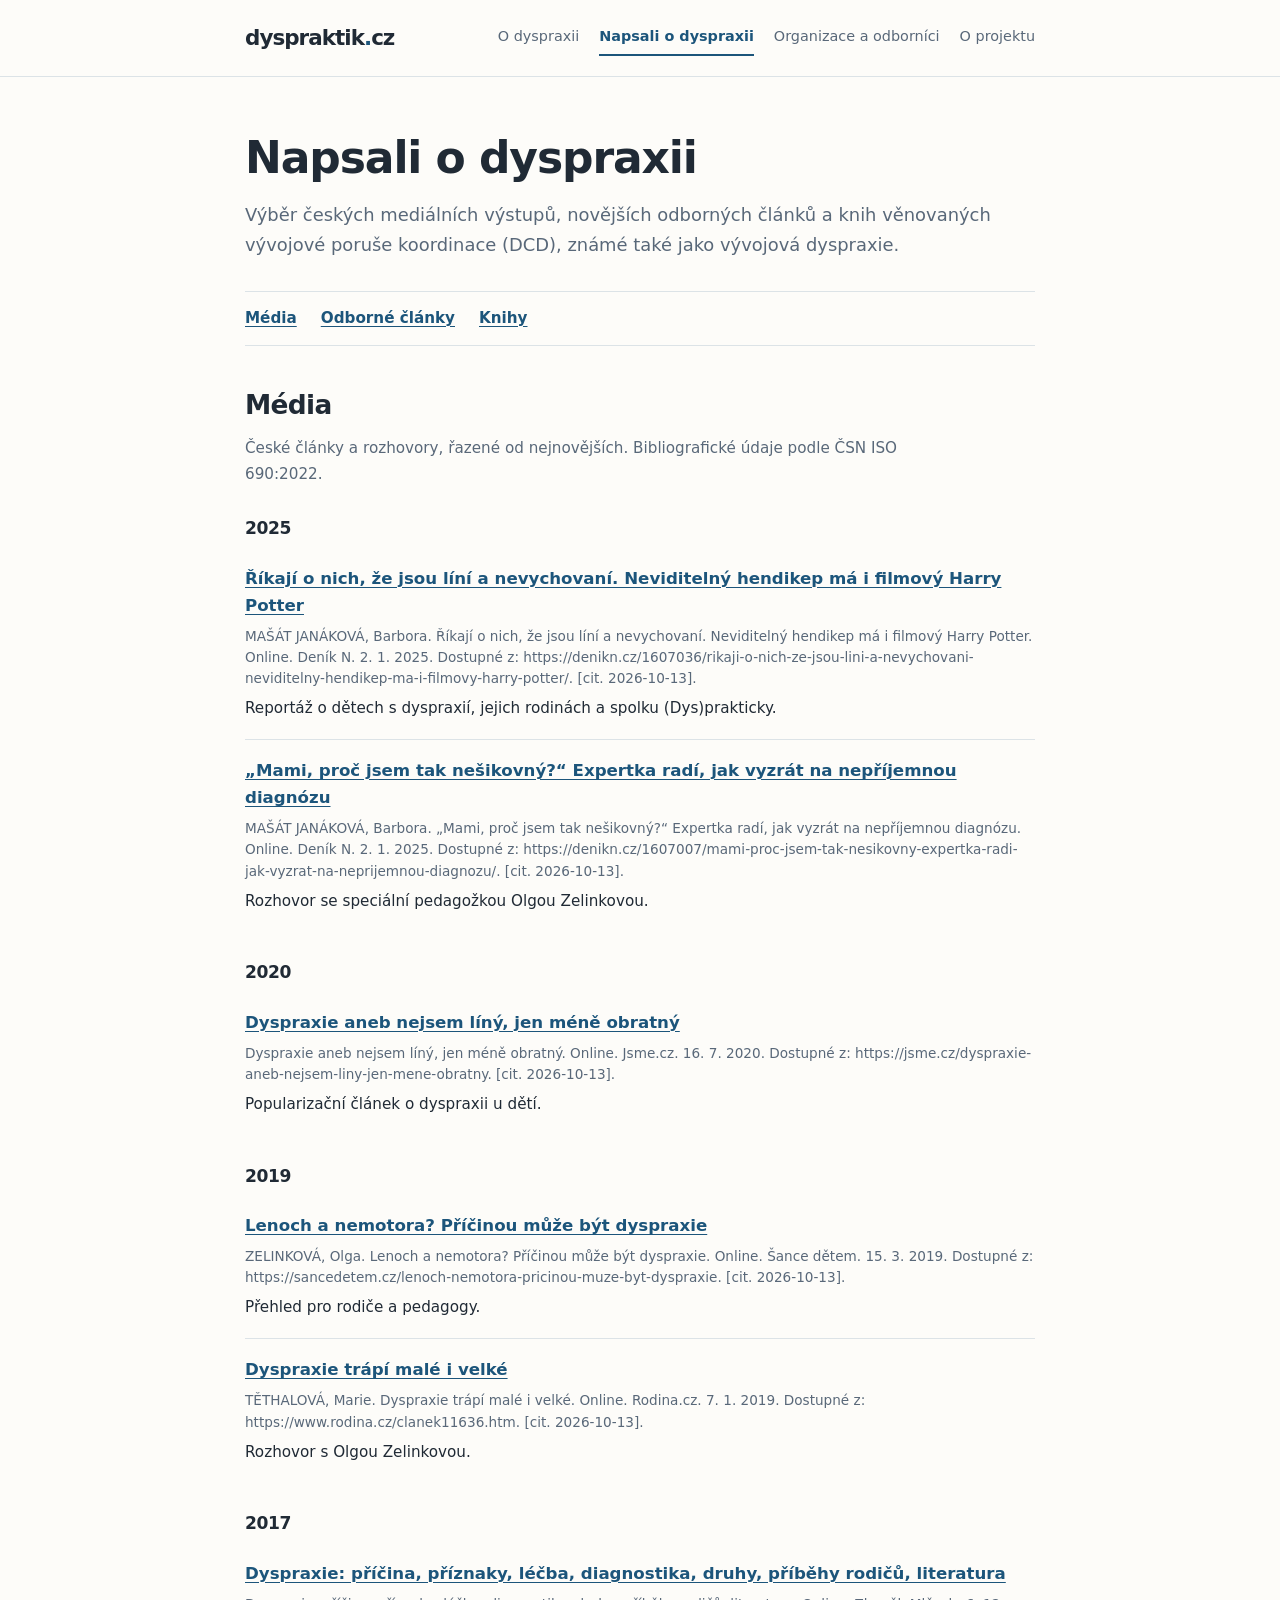
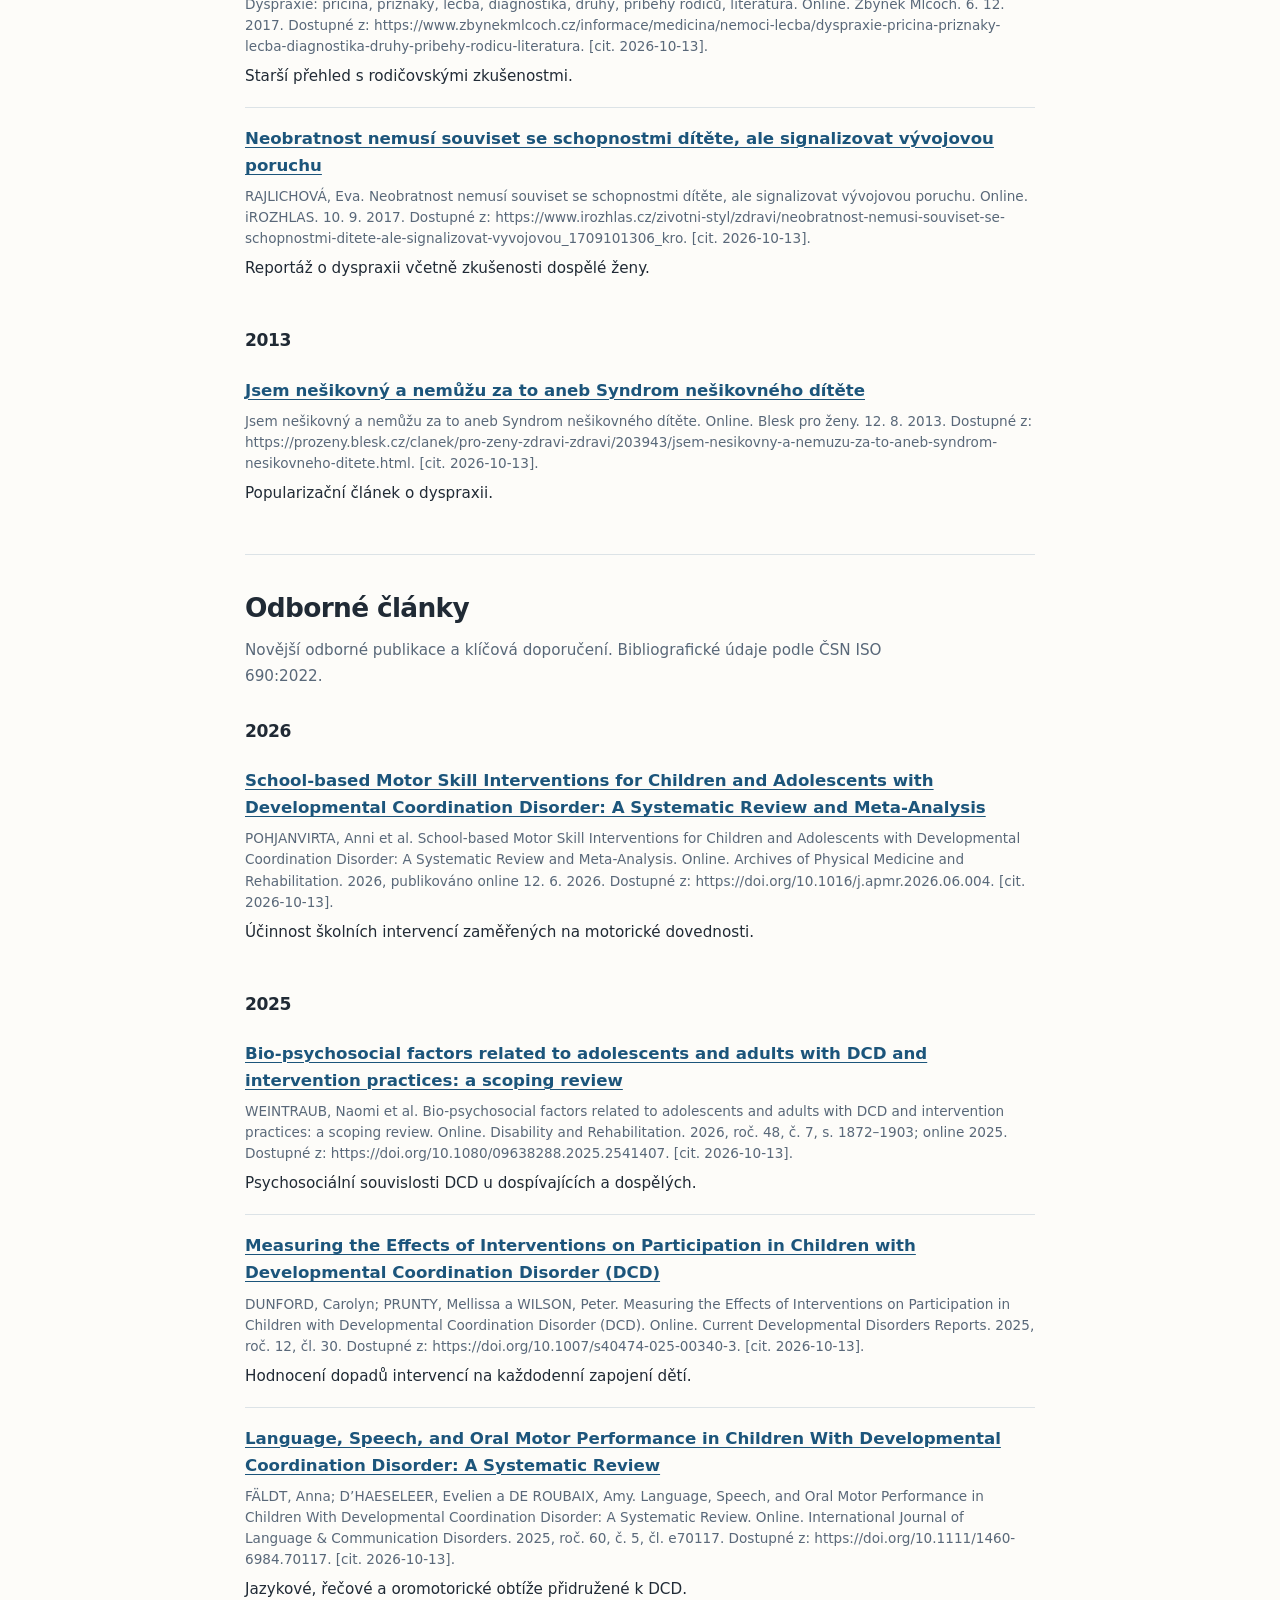
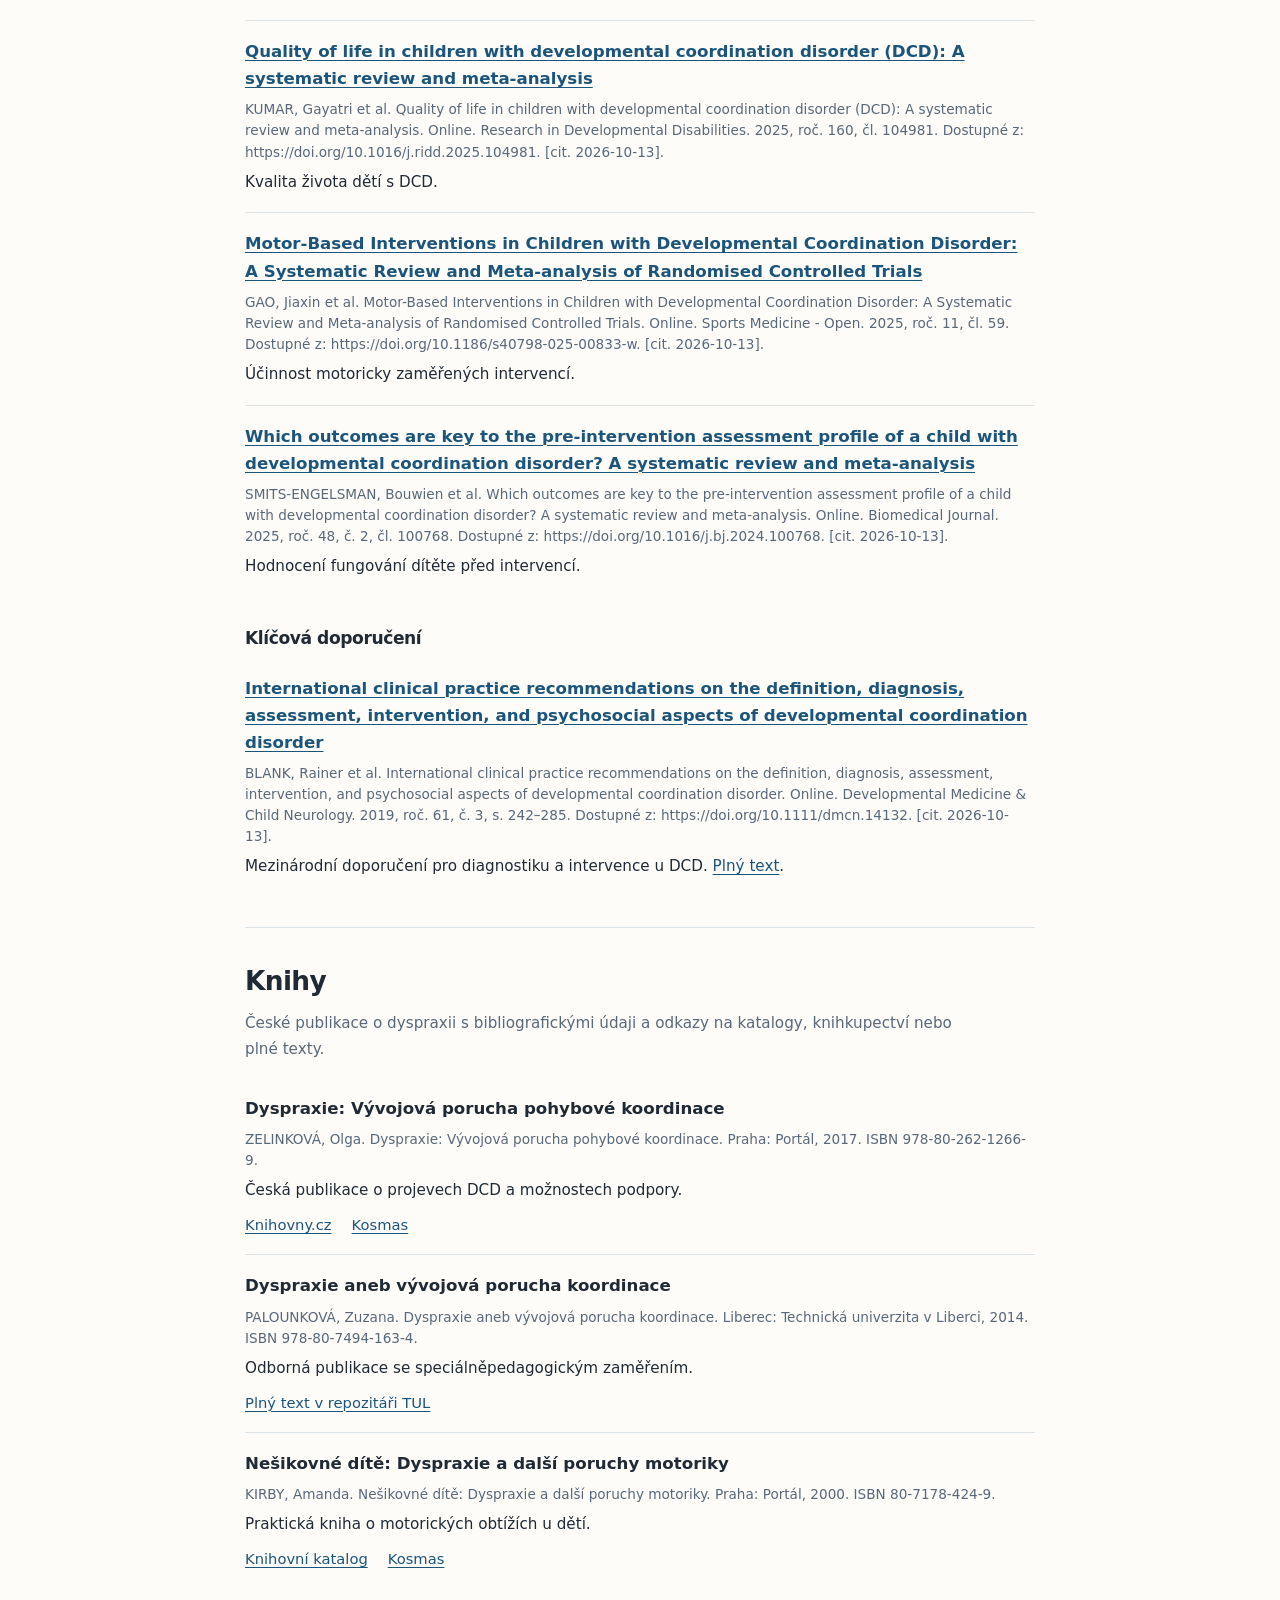
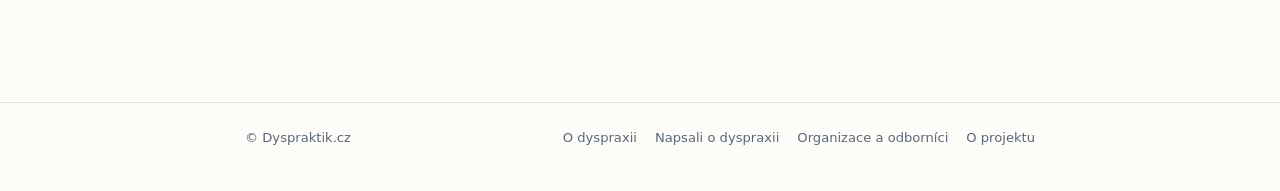
==== napsali.html @ 07007d00 "Files uploaded" ====
<!doctype html>
<html lang="cs">
<head>
<meta charset="utf-8"/>
<meta content="width=device-width, initial-scale=1" name="viewport"/>
<meta content="České články, odborné studie a knihy o dyspraxii a vývojové poruše koordinace (DCD)." name="description"/>
<title>Napsali o dyspraxii | Dyspraktik.cz</title>
<link href="style.css" rel="stylesheet"/>
<link href="https://dyspraktik.cz/napsali.html" rel="canonical"/><link href="favicon.svg" rel="icon" type="image/svg+xml"/><meta content="#fdfcf9" name="theme-color"/><meta content="website" property="og:type"/><meta content="cs_CZ" property="og:locale"/><meta content="Dyspraktik.cz" property="og:site_name"/><meta content="Napsali o dyspraxii | Dyspraktik.cz" property="og:title"/><meta content="České články, odborné studie a knihy o dyspraxii a vývojové poruše koordinace (DCD)." property="og:description"/><meta content="https://dyspraktik.cz/napsali.html" property="og:url"/></head>
<body class="site-page">
<a class="skip" href="#obsah">Přejít na obsah</a>

<header class="site-header"><div class="wrap header-inner"><a aria-label="Dyspraktik, úvodní stránka" class="brand" href="index.html">dyspraktik<span class="brand-dot">.</span>cz</a><nav aria-label="Hlavní navigace"><a href="index.html">O dyspraxii</a><a aria-current="page" href="napsali.html">Napsali o dyspraxii</a><a href="organizace.html">Organizace a odborníci</a><a href="o-projektu.html">O projektu</a></nav></div></header><main class="wrap" id="obsah">
<h1>Napsali o dyspraxii</h1>
<p class="lead">Výběr českých mediálních výstupů, novějších odborných článků a knih věnovaných vývojové poruše koordinace (DCD), známé také jako vývojová dyspraxie.</p>
<nav aria-label="Obsah stránky" class="anchors"><a href="#media">Média</a><a href="#odborne-clanky">Odborné články</a><a href="#knihy">Knihy</a></nav>
<section class="content-section" id="media"><h2>Média</h2><p class="section-intro">České články a rozhovory, řazené od nejnovějších. Bibliografické údaje podle ČSN ISO 690:2022.</p>
<h3>2025</h3>
<ul class="sources">
<li><a class="source-title" href="https://denikn.cz/1607036/rikaji-o-nich-ze-jsou-lini-a-nevychovani-neviditelny-hendikep-ma-i-filmovy-harry-potter/">Říkají o nich, že jsou líní a nevychovaní. Neviditelný hendikep má i filmový Harry Potter</a><span class="citation">MAŠÁT JANÁKOVÁ, Barbora. Říkají o nich, že jsou líní a nevychovaní. Neviditelný hendikep má i filmový Harry Potter. Online. Deník N. 2. 1. 2025. Dostupné z: https://denikn.cz/1607036/rikaji-o-nich-ze-jsou-lini-a-nevychovani-neviditelny-hendikep-ma-i-filmovy-harry-potter/. [cit. 2026-10-13].</span><p>Reportáž o dětech s dyspraxií, jejich rodinách a spolku (Dys)prakticky.</p></li>
<li><a class="source-title" href="https://denikn.cz/1607007/mami-proc-jsem-tak-nesikovny-expertka-radi-jak-vyzrat-na-neprijemnou-diagnozu/">„Mami, proč jsem tak nešikovný?“ Expertka radí, jak vyzrát na nepříjemnou diagnózu</a><span class="citation">MAŠÁT JANÁKOVÁ, Barbora. „Mami, proč jsem tak nešikovný?“ Expertka radí, jak vyzrát na nepříjemnou diagnózu. Online. Deník N. 2. 1. 2025. Dostupné z: https://denikn.cz/1607007/mami-proc-jsem-tak-nesikovny-expertka-radi-jak-vyzrat-na-neprijemnou-diagnozu/. [cit. 2026-10-13].</span><p>Rozhovor se speciální pedagožkou Olgou Zelinkovou.</p></li>
</ul>
<h3>2020</h3><ul class="sources"><li><a class="source-title" href="https://jsme.cz/dyspraxie-aneb-nejsem-liny-jen-mene-obratny">Dyspraxie aneb nejsem líný, jen méně obratný</a><span class="citation">Dyspraxie aneb nejsem líný, jen méně obratný. Online. Jsme.cz. 16. 7. 2020. Dostupné z: https://jsme.cz/dyspraxie-aneb-nejsem-liny-jen-mene-obratny. [cit. 2026-10-13].</span><p>Popularizační článek o dyspraxii u dětí.</p></li></ul>
<h3>2019</h3><ul class="sources">
<li><a class="source-title" href="https://sancedetem.cz/lenoch-nemotora-pricinou-muze-byt-dyspraxie">Lenoch a nemotora? Příčinou může být dyspraxie</a><span class="citation">ZELINKOVÁ, Olga. Lenoch a nemotora? Příčinou může být dyspraxie. Online. Šance dětem. 15. 3. 2019. Dostupné z: https://sancedetem.cz/lenoch-nemotora-pricinou-muze-byt-dyspraxie. [cit. 2026-10-13].</span><p>Přehled pro rodiče a pedagogy.</p></li>
<li><a class="source-title" href="https://www.rodina.cz/clanek11636.htm">Dyspraxie trápí malé i velké</a><span class="citation">TĚTHALOVÁ, Marie. Dyspraxie trápí malé i velké. Online. Rodina.cz. 7. 1. 2019. Dostupné z: https://www.rodina.cz/clanek11636.htm. [cit. 2026-10-13].</span><p>Rozhovor s Olgou Zelinkovou.</p></li></ul>
<h3>2017</h3><ul class="sources">
<li><a class="source-title" href="https://www.zbynekmlcoch.cz/informace/medicina/nemoci-lecba/dyspraxie-pricina-priznaky-lecba-diagnostika-druhy-pribehy-rodicu-literatura">Dyspraxie: příčina, příznaky, léčba, diagnostika, druhy, příběhy rodičů, literatura</a><span class="citation">Dyspraxie: příčina, příznaky, léčba, diagnostika, druhy, příběhy rodičů, literatura. Online. Zbyněk Mlčoch. 6. 12. 2017. Dostupné z: https://www.zbynekmlcoch.cz/informace/medicina/nemoci-lecba/dyspraxie-pricina-priznaky-lecba-diagnostika-druhy-pribehy-rodicu-literatura. [cit. 2026-10-13].</span><p>Starší přehled s rodičovskými zkušenostmi.</p></li>
<li><a class="source-title" href="https://www.irozhlas.cz/zivotni-styl/zdravi/neobratnost-nemusi-souviset-se-schopnostmi-ditete-ale-signalizovat-vyvojovou_1709101306_kro">Neobratnost nemusí souviset se schopnostmi dítěte, ale signalizovat vývojovou poruchu</a><span class="citation">RAJLICHOVÁ, Eva. Neobratnost nemusí souviset se schopnostmi dítěte, ale signalizovat vývojovou poruchu. Online. iROZHLAS. 10. 9. 2017. Dostupné z: https://www.irozhlas.cz/zivotni-styl/zdravi/neobratnost-nemusi-souviset-se-schopnostmi-ditete-ale-signalizovat-vyvojovou_1709101306_kro. [cit. 2026-10-13].</span><p>Reportáž o dyspraxii včetně zkušenosti dospělé ženy.</p></li></ul>
<h3>2013</h3><ul class="sources"><li><a class="source-title" href="https://prozeny.blesk.cz/clanek/pro-zeny-zdravi-zdravi/203943/jsem-nesikovny-a-nemuzu-za-to-aneb-syndrom-nesikovneho-ditete.html">Jsem nešikovný a nemůžu za to aneb Syndrom nešikovného dítěte</a><span class="citation">Jsem nešikovný a nemůžu za to aneb Syndrom nešikovného dítěte. Online. Blesk pro ženy. 12. 8. 2013. Dostupné z: https://prozeny.blesk.cz/clanek/pro-zeny-zdravi-zdravi/203943/jsem-nesikovny-a-nemuzu-za-to-aneb-syndrom-nesikovneho-ditete.html. [cit. 2026-10-13].</span><p>Popularizační článek o dyspraxii.</p></li></ul>
</section>
<section class="content-section" id="odborne-clanky"><h2>Odborné články</h2><p class="section-intro">Novější odborné publikace a klíčová doporučení. Bibliografické údaje podle ČSN ISO 690:2022.</p>
<h3>2026</h3><ul class="sources"><li><a class="source-title" href="https://doi.org/10.1016/j.apmr.2026.06.004" lang="en">School-based Motor Skill Interventions for Children and Adolescents with Developmental Coordination Disorder: A Systematic Review and Meta-Analysis</a><span class="citation">POHJANVIRTA, Anni et al. School-based Motor Skill Interventions for Children and Adolescents with Developmental Coordination Disorder: A Systematic Review and Meta-Analysis. Online. Archives of Physical Medicine and Rehabilitation. 2026, publikováno online 12. 6. 2026. Dostupné z: https://doi.org/10.1016/j.apmr.2026.06.004. [cit. 2026-10-13].</span><p>Účinnost školních intervencí zaměřených na motorické dovednosti.</p></li></ul>
<h3>2025</h3><ul class="sources">
<li><a class="source-title" href="https://doi.org/10.1080/09638288.2025.2541407" lang="en">Bio-psychosocial factors related to adolescents and adults with DCD and intervention practices: a scoping review</a><span class="citation">WEINTRAUB, Naomi et al. Bio-psychosocial factors related to adolescents and adults with DCD and intervention practices: a scoping review. Online. Disability and Rehabilitation. 2026, roč. 48, č. 7, s. 1872–1903; online 2025. Dostupné z: https://doi.org/10.1080/09638288.2025.2541407. [cit. 2026-10-13].</span><p>Psychosociální souvislosti DCD u dospívajících a dospělých.</p></li>
<li><a class="source-title" href="https://doi.org/10.1007/s40474-025-00340-3" lang="en">Measuring the Effects of Interventions on Participation in Children with Developmental Coordination Disorder (DCD)</a><span class="citation">DUNFORD, Carolyn; PRUNTY, Mellissa a WILSON, Peter. Measuring the Effects of Interventions on Participation in Children with Developmental Coordination Disorder (DCD). Online. Current Developmental Disorders Reports. 2025, roč. 12, čl. 30. Dostupné z: https://doi.org/10.1007/s40474-025-00340-3. [cit. 2026-10-13].</span><p>Hodnocení dopadů intervencí na každodenní zapojení dětí.</p></li>
<li><a class="source-title" href="https://doi.org/10.1111/1460-6984.70117" lang="en">Language, Speech, and Oral Motor Performance in Children With Developmental Coordination Disorder: A Systematic Review</a><span class="citation">FÄLDT, Anna; D’HAESELEER, Evelien a DE ROUBAIX, Amy. Language, Speech, and Oral Motor Performance in Children With Developmental Coordination Disorder: A Systematic Review. Online. International Journal of Language &amp; Communication Disorders. 2025, roč. 60, č. 5, čl. e70117. Dostupné z: https://doi.org/10.1111/1460-6984.70117. [cit. 2026-10-13].</span><p>Jazykové, řečové a oromotorické obtíže přidružené k DCD.</p></li>
<li><a class="source-title" href="https://doi.org/10.1016/j.ridd.2025.104981" lang="en">Quality of life in children with developmental coordination disorder (DCD): A systematic review and meta-analysis</a><span class="citation">KUMAR, Gayatri et al. Quality of life in children with developmental coordination disorder (DCD): A systematic review and meta-analysis. Online. Research in Developmental Disabilities. 2025, roč. 160, čl. 104981. Dostupné z: https://doi.org/10.1016/j.ridd.2025.104981. [cit. 2026-10-13].</span><p>Kvalita života dětí s DCD.</p></li>
<li><a class="source-title" href="https://doi.org/10.1186/s40798-025-00833-w" lang="en">Motor-Based Interventions in Children with Developmental Coordination Disorder: A Systematic Review and Meta-analysis of Randomised Controlled Trials</a><span class="citation">GAO, Jiaxin et al. Motor-Based Interventions in Children with Developmental Coordination Disorder: A Systematic Review and Meta-analysis of Randomised Controlled Trials. Online. Sports Medicine - Open. 2025, roč. 11, čl. 59. Dostupné z: https://doi.org/10.1186/s40798-025-00833-w. [cit. 2026-10-13].</span><p>Účinnost motoricky zaměřených intervencí.</p></li>
<li><a class="source-title" href="https://doi.org/10.1016/j.bj.2024.100768" lang="en">Which outcomes are key to the pre-intervention assessment profile of a child with developmental coordination disorder? A systematic review and meta-analysis</a><span class="citation">SMITS-ENGELSMAN, Bouwien et al. Which outcomes are key to the pre-intervention assessment profile of a child with developmental coordination disorder? A systematic review and meta-analysis. Online. Biomedical Journal. 2025, roč. 48, č. 2, čl. 100768. Dostupné z: https://doi.org/10.1016/j.bj.2024.100768. [cit. 2026-10-13].</span><p>Hodnocení fungování dítěte před intervencí.</p></li>
</ul>
<h3>Klíčová doporučení</h3><ul class="sources"><li><a class="source-title" href="https://doi.org/10.1111/dmcn.14132" lang="en">International clinical practice recommendations on the definition, diagnosis, assessment, intervention, and psychosocial aspects of developmental coordination disorder</a><span class="citation">BLANK, Rainer et al. International clinical practice recommendations on the definition, diagnosis, assessment, intervention, and psychosocial aspects of developmental coordination disorder. Online. Developmental Medicine &amp; Child Neurology. 2019, roč. 61, č. 3, s. 242–285. Dostupné z: https://doi.org/10.1111/dmcn.14132. [cit. 2026-10-13].</span><p>Mezinárodní doporučení pro diagnostiku a intervence u DCD. <a href="https://pmc.ncbi.nlm.nih.gov/articles/PMC6850610/">Plný text</a>.</p></li></ul>
</section>
<section class="content-section" id="knihy"><h2>Knihy</h2><p class="section-intro">České publikace o dyspraxii s bibliografickými údaji a odkazy na katalogy, knihkupectví nebo plné texty.</p>
<ul class="sources">
<li><strong class="source-title">Dyspraxie: Vývojová porucha pohybové koordinace</strong><span class="citation">ZELINKOVÁ, Olga. Dyspraxie: Vývojová porucha pohybové koordinace. Praha: Portál, 2017. ISBN 978-80-262-1266-9.</span><p>Česká publikace o projevech DCD a možnostech podpory.</p><div class="links"><a href="https://www.knihovny.cz/Record/vkol.SVK01-001219517/DedupedRecord">Knihovny.cz</a><a href="https://www.kosmas.cz/knihy/236589/dyspraxie/">Kosmas</a></div></li>
<li><strong class="source-title">Dyspraxie aneb vývojová porucha koordinace</strong><span class="citation">PALOUNKOVÁ, Zuzana. Dyspraxie aneb vývojová porucha koordinace. Liberec: Technická univerzita v Liberci, 2014. ISBN 978-80-7494-163-4.</span><p>Odborná publikace se speciálněpedagogickým zaměřením.</p><div class="links"><a href="https://dspace.tul.cz/items/60f4f772-def9-47c6-b121-318d1ef8a640">Plný text v repozitáři TUL</a></div></li>
<li><strong class="source-title">Nešikovné dítě: Dyspraxie a další poruchy motoriky</strong><span class="citation">KIRBY, Amanda. Nešikovné dítě: Dyspraxie a další poruchy motoriky. Praha: Portál, 2000. ISBN 80-7178-424-9.</span><p>Praktická kniha o motorických obtížích u dětí.</p><div class="links"><a href="https://katalog.kjm.cz/arl-kjm/cs/detail/?disprec=2&amp;idx=kjm_us_cat%2A10090919&amp;iset=1">Knihovní katalog</a><a href="https://www.kosmas.cz/knihy/129910/nesikovne-dite/">Kosmas</a></div></li>
</ul></section>
</main>
<footer class="site-footer"><div class="wrap footer-inner"><span>© Dyspraktik.cz</span><nav aria-label="Navigace v zápatí"><a href="index.html">O dyspraxii</a><a href="napsali.html">Napsali o dyspraxii</a><a href="organizace.html">Organizace a odborníci</a><a href="o-projektu.html">O projektu</a></nav></div></footer></body></html>
---- style.css ----
/* Dyspraktik.cz – sdílený minimalistický styl */
:root{color-scheme:light;--bg:#fdfcf9;--surface:#f3f6f8;--text:#202a35;--muted:#596879;--link:#1c557b;--line:#dce3e7;--focus:#a85816}
*,*::before,*::after{box-sizing:border-box}
html{scroll-behavior:smooth}
body{margin:0;background:var(--bg);color:var(--text);font:16px/1.7 system-ui,-apple-system,"Segoe UI",sans-serif;-webkit-font-smoothing:antialiased}
.wrap{width:min(100% - 40px,790px);margin-inline:auto}
a{color:var(--link);text-underline-offset:3px;text-decoration-thickness:1px}
a:hover{color:#0d3655;text-decoration-thickness:2px}
a:focus-visible{outline:3px solid var(--focus);outline-offset:4px;border-radius:2px}
.skip{position:absolute;left:-10000px;top:8px;padding:8px 12px;background:#fff;z-index:10}
.skip:focus{left:12px}
.site-header{border-bottom:1px solid var(--line)}
.header-inner{display:flex;justify-content:space-between;align-items:center;gap:22px;padding:20px 0}
.brand{color:var(--text);font-size:1.34rem;font-weight:760;letter-spacing:-.045em;white-space:nowrap;text-decoration:none}
.brand-dot{color:var(--link)}
.site-header nav{display:flex;flex-wrap:wrap;gap:8px 20px}
.site-header nav a{color:var(--muted);font-size:.9rem;text-decoration:none;line-height:1.5;padding:6px 0;border-bottom:2px solid transparent}
.site-header nav a[aria-current=page]{color:var(--link);border-color:var(--link);font-weight:650}
main{padding:52px 0 48px;min-height:60vh}
h1,h2,h3{line-height:1.3;letter-spacing:-.025em}
h1{font-size:clamp(2rem,5vw,2.75rem);margin:0 0 13px;font-weight:740}
h2{font-size:clamp(1.35rem,3vw,1.65rem);margin:0 0 13px;font-weight:690}
h3{font-size:1.07rem;margin:30px 0 8px}
p{margin:0 0 15px;max-width:74ch}
.lead{font-size:1.12rem;color:var(--muted);max-width:68ch}
.home-heading{margin-bottom:38px}
.home-heading .lead{margin:0}
section{scroll-margin-top:24px}
.home-section,.content-section,main>section:not([class]){margin:0 0 36px;padding:0 0 30px;border-bottom:1px solid var(--line)}
.home-section:last-child,.content-section:last-child,main>section:last-child{border-bottom:0}
.home-section p:last-child{margin-bottom:0}
.anchors{display:flex;gap:12px 24px;flex-wrap:wrap;margin:30px 0 42px;padding:14px 0;border-block:1px solid var(--line)}
.anchors a{font-weight:600;font-size:.95rem}
.section-intro{font-size:.95rem;color:var(--muted)}
.sources,.directory{list-style:none;padding:0;margin:0}
.sources li,.directory li{padding:17px 0;border-bottom:1px solid var(--line);overflow-wrap:anywhere}
.sources li:last-child,.directory li:last-child{border-bottom:0}
.sources .source-title,.directory li>a{font-size:1.04rem;font-weight:680;line-height:1.45}
.sources .citation{display:block;color:var(--muted);font-size:.85rem;line-height:1.55;margin-top:7px}
.sources p,.directory p{font-size:.95rem;margin:7px 0 0}
.directory-meta{display:block;color:var(--muted);font-size:.87rem;margin-top:3px}
.links{display:flex;flex-wrap:wrap;gap:8px 20px;font-size:.92rem;margin-top:8px}
.resource-list{background:var(--surface);border:1px solid var(--line);border-radius:10px;padding:4px 22px}
.resource{display:flex;align-items:center;gap:14px;padding:17px 0;color:var(--text);text-decoration:none;border-bottom:1px solid var(--line)}
.resource:last-child{border-bottom:0}
.resource-copy{display:flex;flex:1;flex-direction:column;gap:2px;line-height:1.5}
.resource-copy strong{color:var(--link);font-size:1.02rem}
.resource-copy span{font-size:.92rem;color:var(--muted)}
.resource-arrow{font-size:1.45rem;color:var(--link)}
.resource:hover strong{text-decoration:underline}
.site-footer{border-top:1px solid var(--line);color:var(--muted);font-size:.82rem}
.footer-inner{display:flex;justify-content:space-between;align-items:flex-start;gap:14px 25px;flex-wrap:wrap;padding:24px 0 42px}
.site-footer nav{display:flex;gap:6px 18px;flex-wrap:wrap}
.site-footer a{color:var(--muted);text-decoration:none}
.site-footer a:hover{text-decoration:underline}
@media(max-width:720px){.header-inner{flex-direction:column;align-items:flex-start;gap:6px;padding:15px 0}.site-header nav{gap:3px 16px}.site-header nav a{font-size:.88rem;padding:5px 0}main{padding:36px 0}.home-heading{margin-bottom:30px}.resource-list{padding:3px 14px}.resource{gap:8px}.resource-copy span{font-size:.88rem}.footer-inner{padding-bottom:28px}}
@media(prefers-reduced-motion:reduce){html{scroll-behavior:auto}}
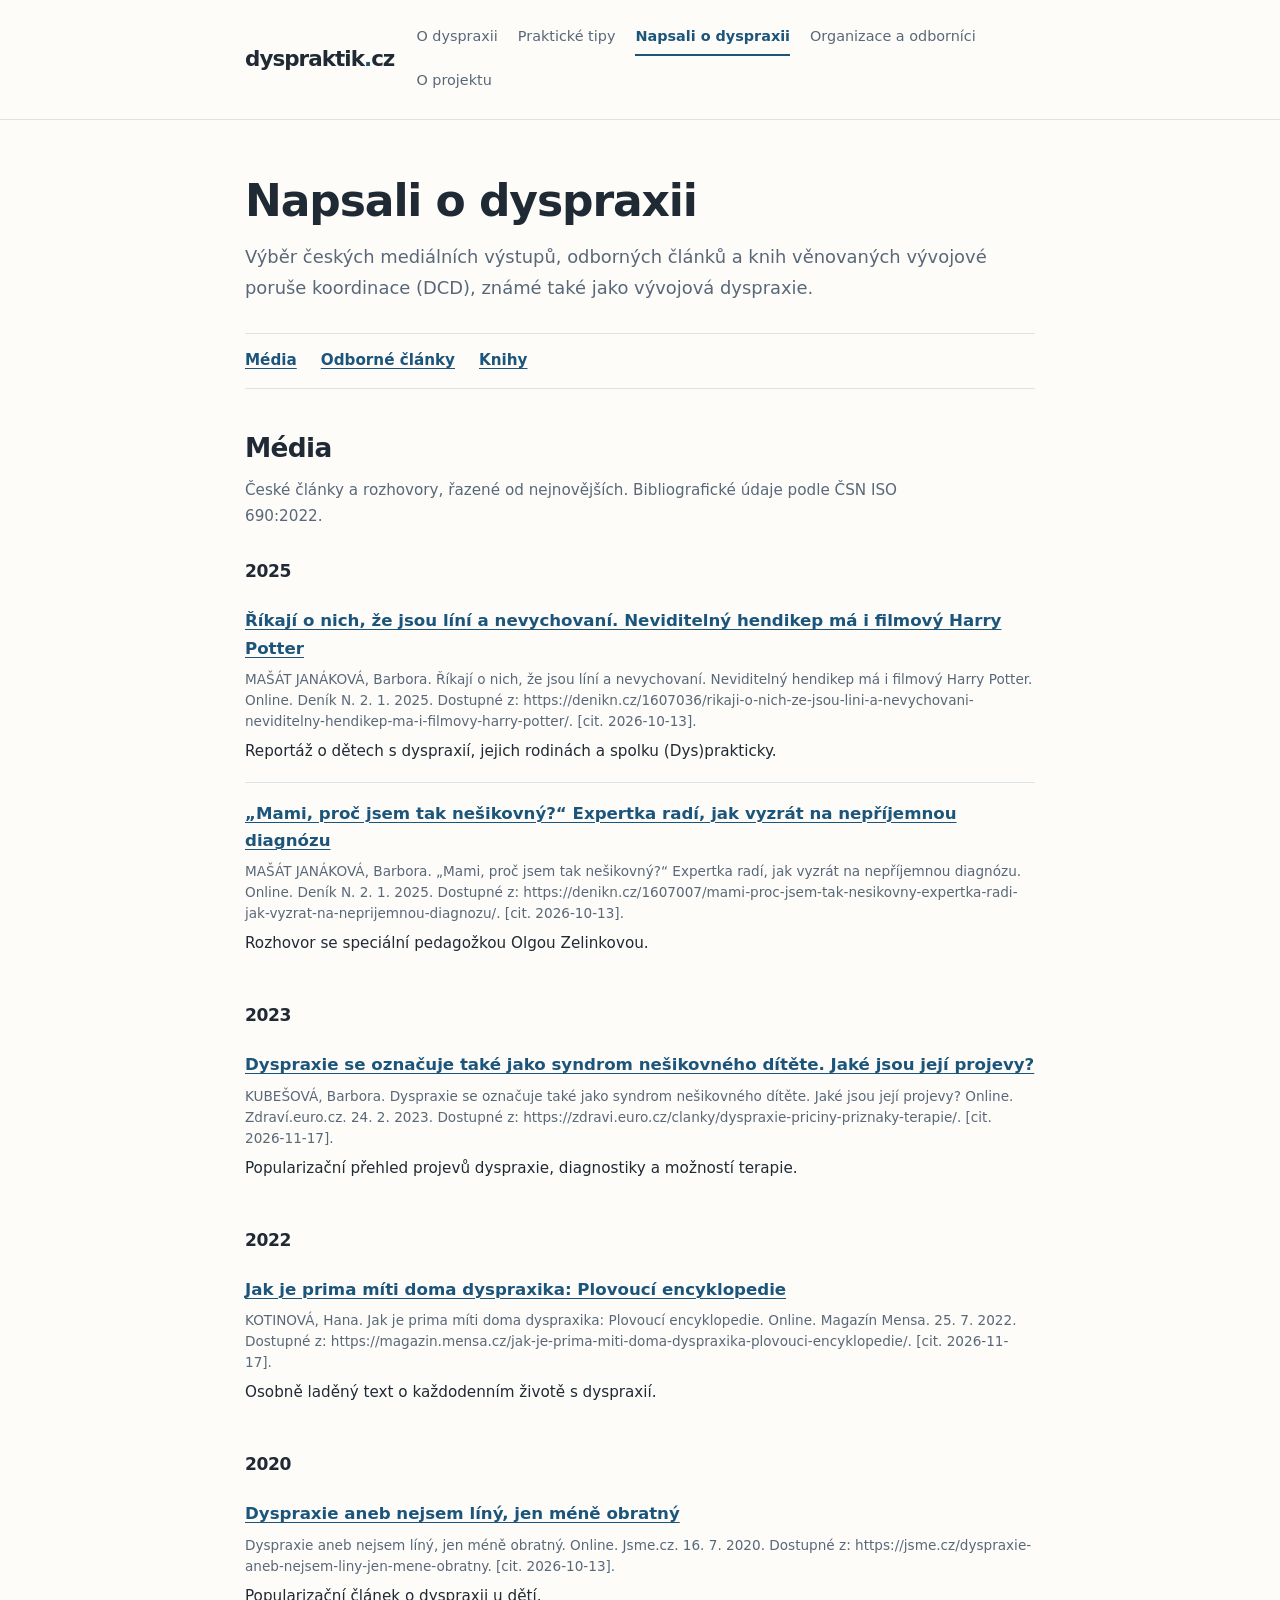
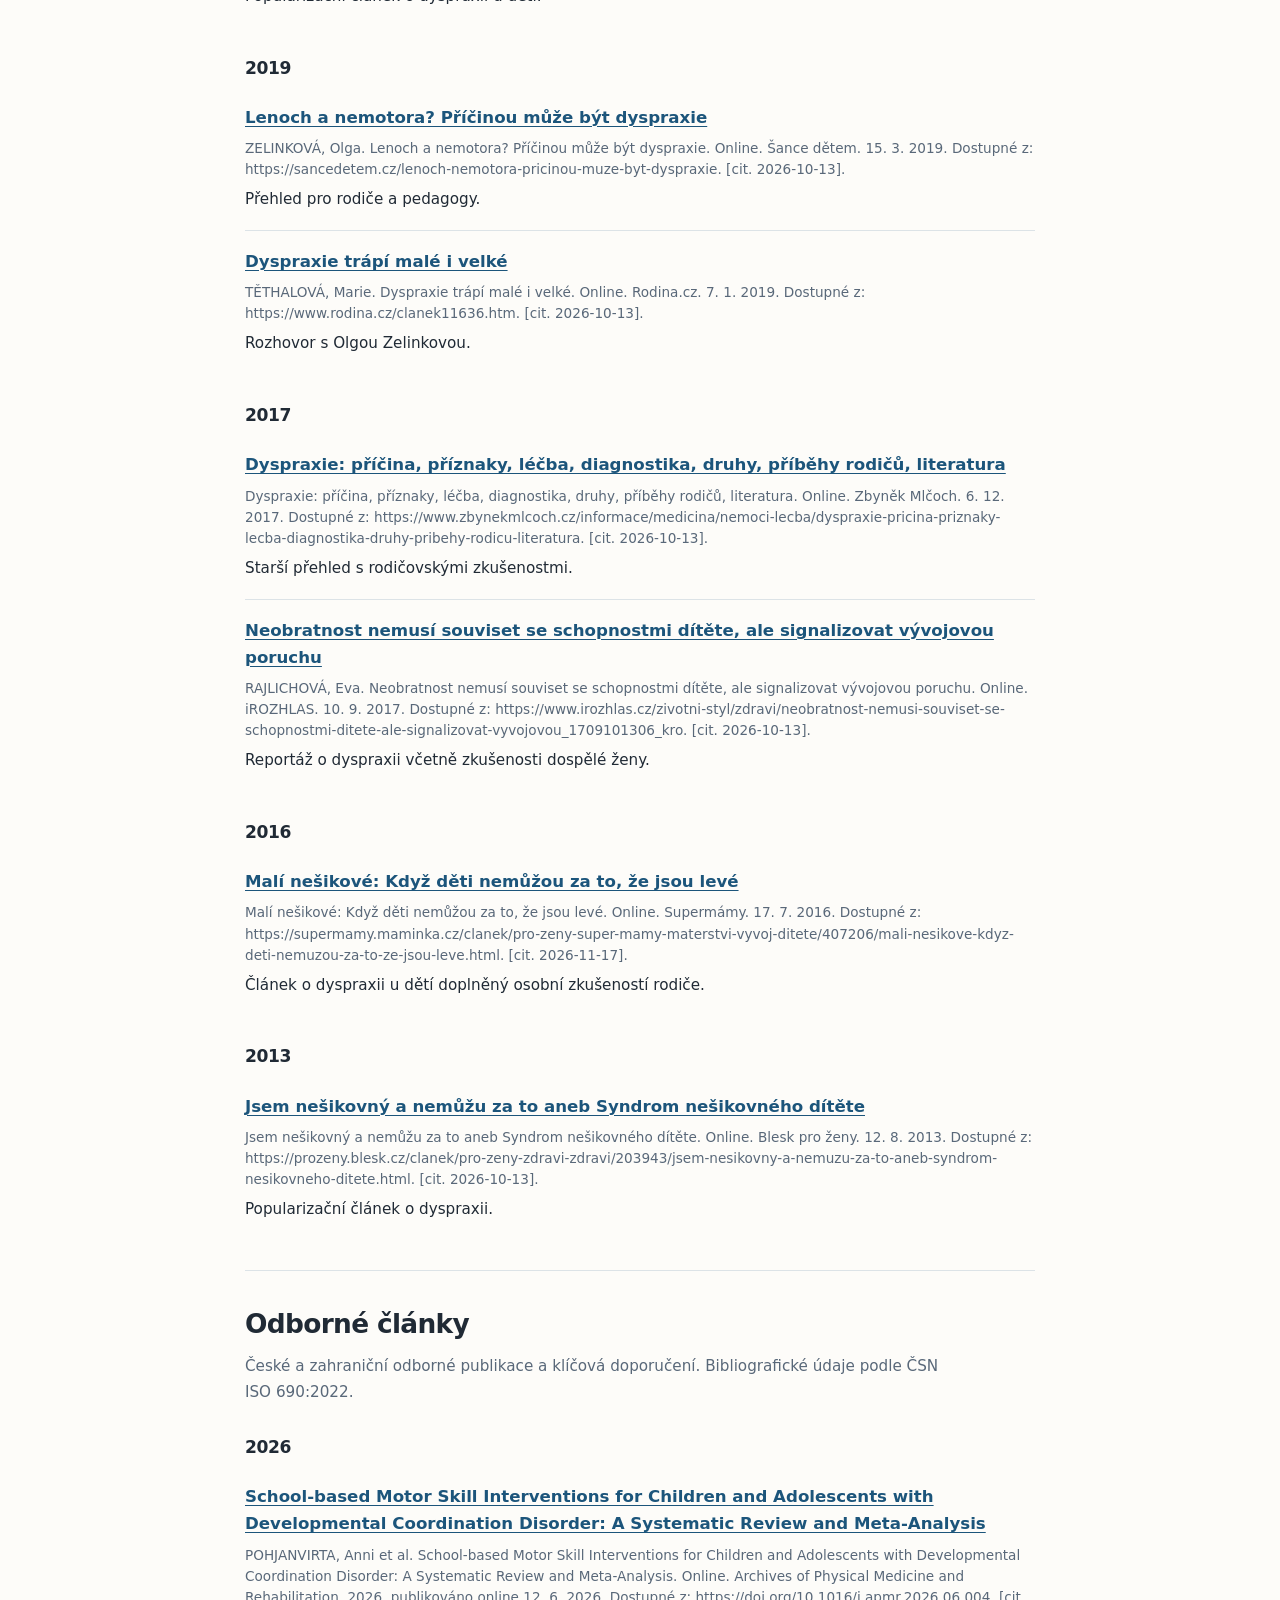
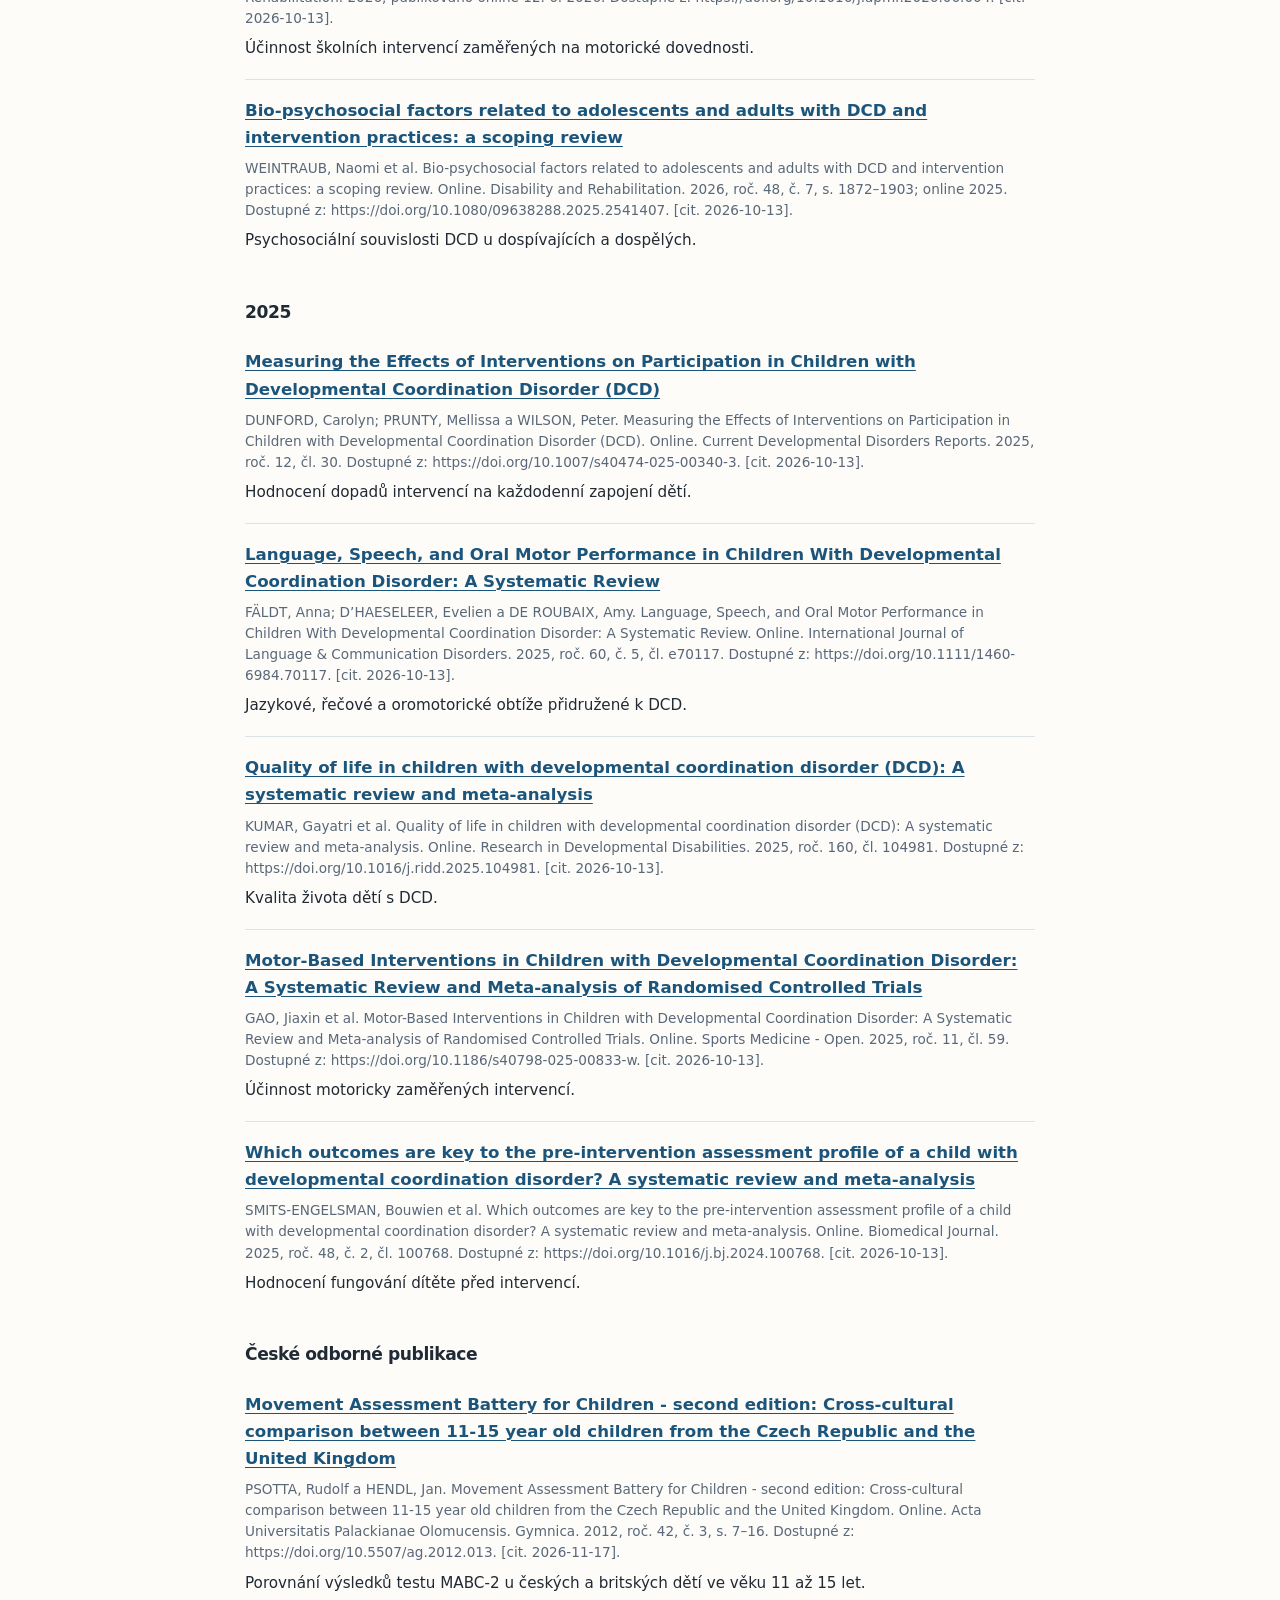
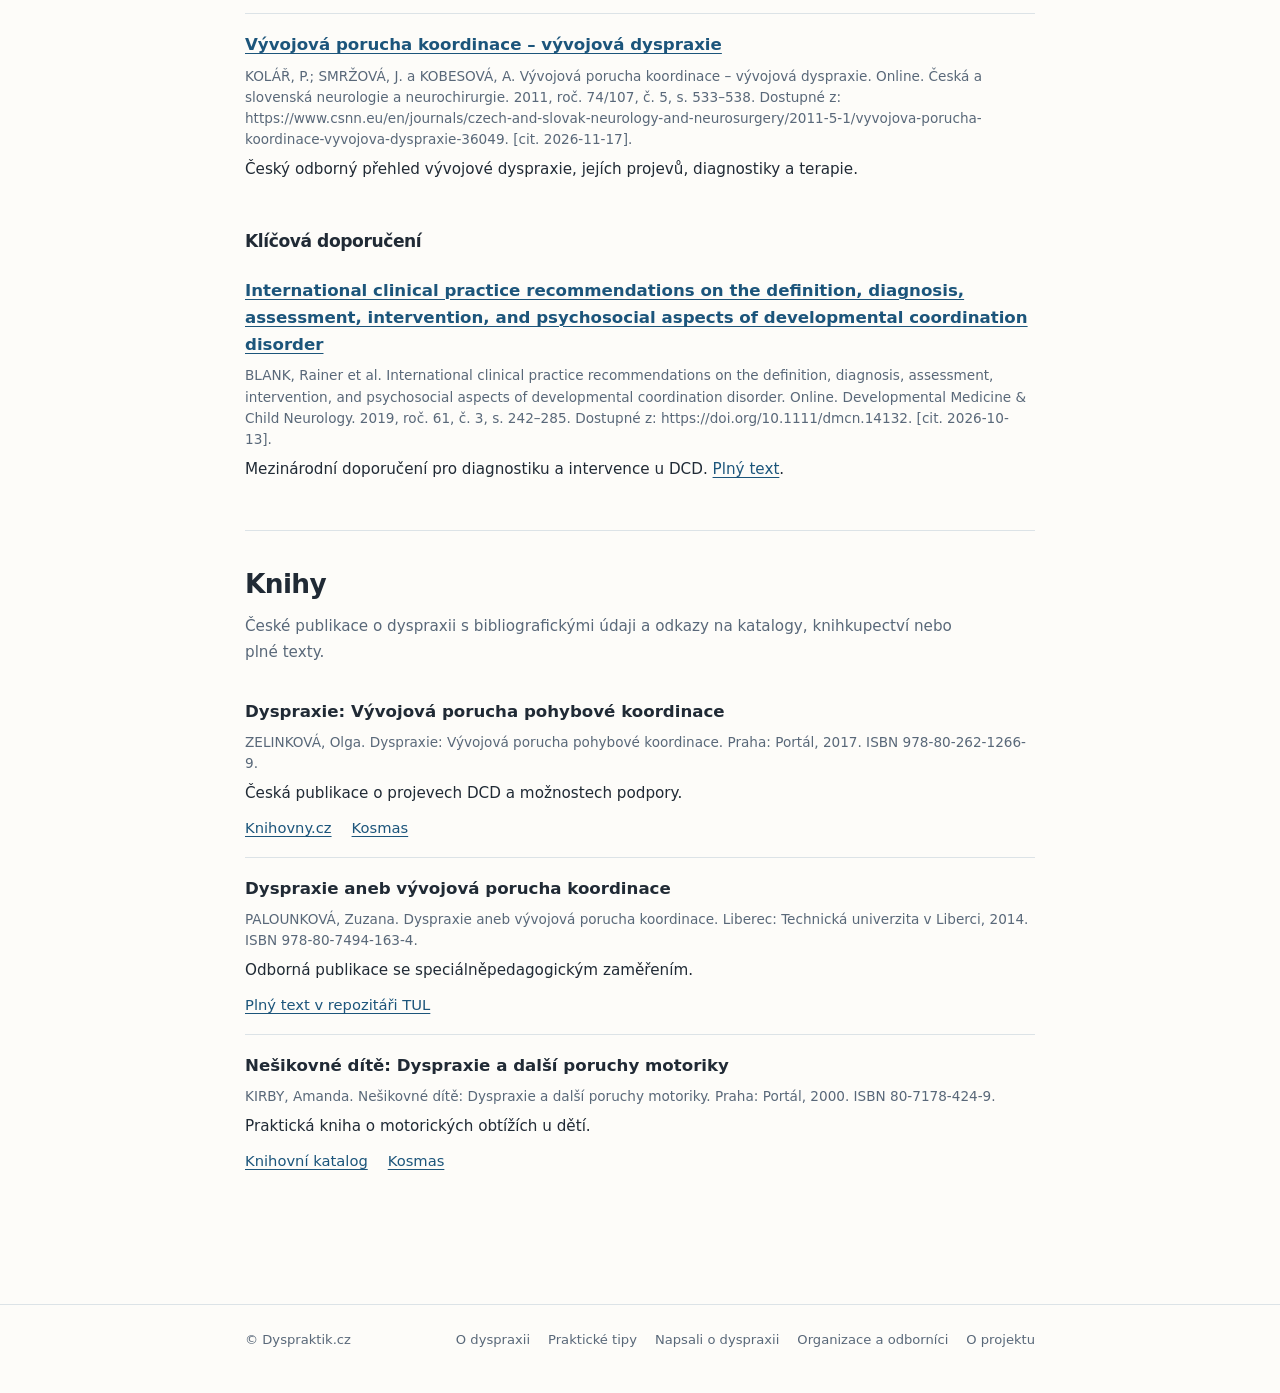
==== commit 6395dfd0: "Update napsali.html" ====
--- a/napsali.html
+++ b/napsali.html
@@ -1,51 +1,329 @@
+
 <!doctype html>
 <html lang="cs">
 <head>
 <meta charset="utf-8"/>
 <meta content="width=device-width, initial-scale=1" name="viewport"/>
-<meta content="České články, odborné studie a knihy o dyspraxii a vývojové poruše koordinace (DCD)." name="description"/>
+<meta content="České mediální články, české a zahraniční odborné studie a knihy o dyspraxii a vývojové poruše koordinace (DCD)." name="description"/>
 <title>Napsali o dyspraxii | Dyspraktik.cz</title>
+
 <link href="style.css" rel="stylesheet"/>
-<link href="https://dyspraktik.cz/napsali.html" rel="canonical"/><link href="favicon.svg" rel="icon" type="image/svg+xml"/><meta content="#fdfcf9" name="theme-color"/><meta content="website" property="og:type"/><meta content="cs_CZ" property="og:locale"/><meta content="Dyspraktik.cz" property="og:site_name"/><meta content="Napsali o dyspraxii | Dyspraktik.cz" property="og:title"/><meta content="České články, odborné studie a knihy o dyspraxii a vývojové poruše koordinace (DCD)." property="og:description"/><meta content="https://dyspraktik.cz/napsali.html" property="og:url"/></head>
+<link href="https://dyspraktik.cz/napsali.html" rel="canonical"/>
+<link href="favicon.svg" rel="icon" type="image/svg+xml"/>
+
+<meta content="#fdfcf9" name="theme-color"/>
+<meta content="website" property="og:type"/>
+<meta content="cs_CZ" property="og:locale"/>
+<meta content="Dyspraktik.cz" property="og:site_name"/>
+<meta content="Napsali o dyspraxii | Dyspraktik.cz" property="og:title"/>
+<meta content="České mediální články, české a zahraniční odborné studie a knihy o dyspraxii a vývojové poruše koordinace (DCD)." property="og:description"/>
+<meta content="https://dyspraktik.cz/napsali.html" property="og:url"/>
+</head>
+
 <body class="site-page">
+
 <a class="skip" href="#obsah">Přejít na obsah</a>
 
-<header class="site-header"><div class="wrap header-inner"><a aria-label="Dyspraktik, úvodní stránka" class="brand" href="index.html">dyspraktik<span class="brand-dot">.</span>cz</a><nav aria-label="Hlavní navigace"><a href="index.html">O dyspraxii</a><a aria-current="page" href="napsali.html">Napsali o dyspraxii</a><a href="organizace.html">Organizace a odborníci</a><a href="o-projektu.html">O projektu</a></nav></div></header><main class="wrap" id="obsah">
+<header class="site-header">
+<div class="wrap header-inner">
+
+<a aria-label="Dyspraktik, úvodní stránka" class="brand" href="index.html">dyspraktik<span class="brand-dot">.</span>cz</a>
+
+<nav aria-label="Hlavní navigace">
+<a href="index.html">O dyspraxii</a>
+<a href="prakticke-tipy.html">Praktické tipy</a>
+<a aria-current="page" href="napsali.html">Napsali o dyspraxii</a>
+<a href="organizace.html">Organizace a odborníci</a>
+<a href="o-projektu.html">O projektu</a>
+</nav>
+
+</div>
+</header>
+
+<main class="wrap" id="obsah">
+
 <h1>Napsali o dyspraxii</h1>
-<p class="lead">Výběr českých mediálních výstupů, novějších odborných článků a knih věnovaných vývojové poruše koordinace (DCD), známé také jako vývojová dyspraxie.</p>
-<nav aria-label="Obsah stránky" class="anchors"><a href="#media">Média</a><a href="#odborne-clanky">Odborné články</a><a href="#knihy">Knihy</a></nav>
-<section class="content-section" id="media"><h2>Média</h2><p class="section-intro">České články a rozhovory, řazené od nejnovějších. Bibliografické údaje podle ČSN ISO 690:2022.</p>
+
+<p class="lead">Výběr českých mediálních výstupů, odborných článků a knih věnovaných vývojové poruše koordinace (DCD), známé také jako vývojová dyspraxie.</p>
+
+<nav aria-label="Obsah stránky" class="anchors">
+<a href="#media">Média</a>
+<a href="#odborne-clanky">Odborné články</a>
+<a href="#knihy">Knihy</a>
+</nav>
+
+<section class="content-section" id="media">
+
+<h2>Média</h2>
+
+<p class="section-intro">České články a rozhovory, řazené od nejnovějších. Bibliografické údaje podle ČSN ISO 690:2022.</p>
+
 <h3>2025</h3>
-<ul class="sources">
-<li><a class="source-title" href="https://denikn.cz/1607036/rikaji-o-nich-ze-jsou-lini-a-nevychovani-neviditelny-hendikep-ma-i-filmovy-harry-potter/">Říkají o nich, že jsou líní a nevychovaní. Neviditelný hendikep má i filmový Harry Potter</a><span class="citation">MAŠÁT JANÁKOVÁ, Barbora. Říkají o nich, že jsou líní a nevychovaní. Neviditelný hendikep má i filmový Harry Potter. Online. Deník N. 2. 1. 2025. Dostupné z: https://denikn.cz/1607036/rikaji-o-nich-ze-jsou-lini-a-nevychovani-neviditelny-hendikep-ma-i-filmovy-harry-potter/. [cit. 2026-10-13].</span><p>Reportáž o dětech s dyspraxií, jejich rodinách a spolku (Dys)prakticky.</p></li>
-<li><a class="source-title" href="https://denikn.cz/1607007/mami-proc-jsem-tak-nesikovny-expertka-radi-jak-vyzrat-na-neprijemnou-diagnozu/">„Mami, proč jsem tak nešikovný?“ Expertka radí, jak vyzrát na nepříjemnou diagnózu</a><span class="citation">MAŠÁT JANÁKOVÁ, Barbora. „Mami, proč jsem tak nešikovný?“ Expertka radí, jak vyzrát na nepříjemnou diagnózu. Online. Deník N. 2. 1. 2025. Dostupné z: https://denikn.cz/1607007/mami-proc-jsem-tak-nesikovny-expertka-radi-jak-vyzrat-na-neprijemnou-diagnozu/. [cit. 2026-10-13].</span><p>Rozhovor se speciální pedagožkou Olgou Zelinkovou.</p></li>
-</ul>
-<h3>2020</h3><ul class="sources"><li><a class="source-title" href="https://jsme.cz/dyspraxie-aneb-nejsem-liny-jen-mene-obratny">Dyspraxie aneb nejsem líný, jen méně obratný</a><span class="citation">Dyspraxie aneb nejsem líný, jen méně obratný. Online. Jsme.cz. 16. 7. 2020. Dostupné z: https://jsme.cz/dyspraxie-aneb-nejsem-liny-jen-mene-obratny. [cit. 2026-10-13].</span><p>Popularizační článek o dyspraxii u dětí.</p></li></ul>
-<h3>2019</h3><ul class="sources">
-<li><a class="source-title" href="https://sancedetem.cz/lenoch-nemotora-pricinou-muze-byt-dyspraxie">Lenoch a nemotora? Příčinou může být dyspraxie</a><span class="citation">ZELINKOVÁ, Olga. Lenoch a nemotora? Příčinou může být dyspraxie. Online. Šance dětem. 15. 3. 2019. Dostupné z: https://sancedetem.cz/lenoch-nemotora-pricinou-muze-byt-dyspraxie. [cit. 2026-10-13].</span><p>Přehled pro rodiče a pedagogy.</p></li>
-<li><a class="source-title" href="https://www.rodina.cz/clanek11636.htm">Dyspraxie trápí malé i velké</a><span class="citation">TĚTHALOVÁ, Marie. Dyspraxie trápí malé i velké. Online. Rodina.cz. 7. 1. 2019. Dostupné z: https://www.rodina.cz/clanek11636.htm. [cit. 2026-10-13].</span><p>Rozhovor s Olgou Zelinkovou.</p></li></ul>
-<h3>2017</h3><ul class="sources">
-<li><a class="source-title" href="https://www.zbynekmlcoch.cz/informace/medicina/nemoci-lecba/dyspraxie-pricina-priznaky-lecba-diagnostika-druhy-pribehy-rodicu-literatura">Dyspraxie: příčina, příznaky, léčba, diagnostika, druhy, příběhy rodičů, literatura</a><span class="citation">Dyspraxie: příčina, příznaky, léčba, diagnostika, druhy, příběhy rodičů, literatura. Online. Zbyněk Mlčoch. 6. 12. 2017. Dostupné z: https://www.zbynekmlcoch.cz/informace/medicina/nemoci-lecba/dyspraxie-pricina-priznaky-lecba-diagnostika-druhy-pribehy-rodicu-literatura. [cit. 2026-10-13].</span><p>Starší přehled s rodičovskými zkušenostmi.</p></li>
-<li><a class="source-title" href="https://www.irozhlas.cz/zivotni-styl/zdravi/neobratnost-nemusi-souviset-se-schopnostmi-ditete-ale-signalizovat-vyvojovou_1709101306_kro">Neobratnost nemusí souviset se schopnostmi dítěte, ale signalizovat vývojovou poruchu</a><span class="citation">RAJLICHOVÁ, Eva. Neobratnost nemusí souviset se schopnostmi dítěte, ale signalizovat vývojovou poruchu. Online. iROZHLAS. 10. 9. 2017. Dostupné z: https://www.irozhlas.cz/zivotni-styl/zdravi/neobratnost-nemusi-souviset-se-schopnostmi-ditete-ale-signalizovat-vyvojovou_1709101306_kro. [cit. 2026-10-13].</span><p>Reportáž o dyspraxii včetně zkušenosti dospělé ženy.</p></li></ul>
-<h3>2013</h3><ul class="sources"><li><a class="source-title" href="https://prozeny.blesk.cz/clanek/pro-zeny-zdravi-zdravi/203943/jsem-nesikovny-a-nemuzu-za-to-aneb-syndrom-nesikovneho-ditete.html">Jsem nešikovný a nemůžu za to aneb Syndrom nešikovného dítěte</a><span class="citation">Jsem nešikovný a nemůžu za to aneb Syndrom nešikovného dítěte. Online. Blesk pro ženy. 12. 8. 2013. Dostupné z: https://prozeny.blesk.cz/clanek/pro-zeny-zdravi-zdravi/203943/jsem-nesikovny-a-nemuzu-za-to-aneb-syndrom-nesikovneho-ditete.html. [cit. 2026-10-13].</span><p>Popularizační článek o dyspraxii.</p></li></ul>
+
+<ul class="sources">
+
+<li>
+<a class="source-title" href="https://denikn.cz/1607036/rikaji-o-nich-ze-jsou-lini-a-nevychovani-neviditelny-hendikep-ma-i-filmovy-harry-potter/">Říkají o nich, že jsou líní a nevychovaní. Neviditelný hendikep má i filmový Harry Potter</a>
+<span class="citation">MAŠÁT JANÁKOVÁ, Barbora. Říkají o nich, že jsou líní a nevychovaní. Neviditelný hendikep má i filmový Harry Potter. Online. Deník N. 2. 1. 2025. Dostupné z: https://denikn.cz/1607036/rikaji-o-nich-ze-jsou-lini-a-nevychovani-neviditelny-hendikep-ma-i-filmovy-harry-potter/. [cit. 2026-10-13].</span>
+<p>Reportáž o dětech s dyspraxií, jejich rodinách a spolku (Dys)prakticky.</p>
+</li>
+
+<li>
+<a class="source-title" href="https://denikn.cz/1607007/mami-proc-jsem-tak-nesikovny-expertka-radi-jak-vyzrat-na-neprijemnou-diagnozu/">„Mami, proč jsem tak nešikovný?“ Expertka radí, jak vyzrát na nepříjemnou diagnózu</a>
+<span class="citation">MAŠÁT JANÁKOVÁ, Barbora. „Mami, proč jsem tak nešikovný?“ Expertka radí, jak vyzrát na nepříjemnou diagnózu. Online. Deník N. 2. 1. 2025. Dostupné z: https://denikn.cz/1607007/mami-proc-jsem-tak-nesikovny-expertka-radi-jak-vyzrat-na-neprijemnou-diagnozu/. [cit. 2026-10-13].</span>
+<p>Rozhovor se speciální pedagožkou Olgou Zelinkovou.</p>
+</li>
+
+</ul>
+
+<h3>2023</h3>
+
+<ul class="sources">
+
+<li>
+<a class="source-title" href="https://zdravi.euro.cz/clanky/dyspraxie-priciny-priznaky-terapie/">Dyspraxie se označuje také jako syndrom nešikovného dítěte. Jaké jsou její projevy?</a>
+<span class="citation">KUBEŠOVÁ, Barbora. Dyspraxie se označuje také jako syndrom nešikovného dítěte. Jaké jsou její projevy? Online. Zdraví.euro.cz. 24. 2. 2023. Dostupné z: https://zdravi.euro.cz/clanky/dyspraxie-priciny-priznaky-terapie/. [cit. 2026-11-17].</span>
+<p>Popularizační přehled projevů dyspraxie, diagnostiky a možností terapie.</p>
+</li>
+
+</ul>
+
+<h3>2022</h3>
+
+<ul class="sources">
+
+<li>
+<a class="source-title" href="https://magazin.mensa.cz/jak-je-prima-miti-doma-dyspraxika-plovouci-encyklopedie/">Jak je prima míti doma dyspraxika: Plovoucí encyklopedie</a>
+<span class="citation">KOTINOVÁ, Hana. Jak je prima míti doma dyspraxika: Plovoucí encyklopedie. Online. Magazín Mensa. 25. 7. 2022. Dostupné z: https://magazin.mensa.cz/jak-je-prima-miti-doma-dyspraxika-plovouci-encyklopedie/. [cit. 2026-11-17].</span>
+<p>Osobně laděný text o každodenním životě s dyspraxií.</p>
+</li>
+
+</ul>
+
+<h3>2020</h3>
+
+<ul class="sources">
+
+<li>
+<a class="source-title" href="https://jsme.cz/dyspraxie-aneb-nejsem-liny-jen-mene-obratny">Dyspraxie aneb nejsem líný, jen méně obratný</a>
+<span class="citation">Dyspraxie aneb nejsem líný, jen méně obratný. Online. Jsme.cz. 16. 7. 2020. Dostupné z: https://jsme.cz/dyspraxie-aneb-nejsem-liny-jen-mene-obratny. [cit. 2026-10-13].</span>
+<p>Popularizační článek o dyspraxii u dětí.</p>
+</li>
+
+</ul>
+
+<h3>2019</h3>
+
+<ul class="sources">
+
+<li>
+<a class="source-title" href="https://sancedetem.cz/lenoch-nemotora-pricinou-muze-byt-dyspraxie">Lenoch a nemotora? Příčinou může být dyspraxie</a>
+<span class="citation">ZELINKOVÁ, Olga. Lenoch a nemotora? Příčinou může být dyspraxie. Online. Šance dětem. 15. 3. 2019. Dostupné z: https://sancedetem.cz/lenoch-nemotora-pricinou-muze-byt-dyspraxie. [cit. 2026-10-13].</span>
+<p>Přehled pro rodiče a pedagogy.</p>
+</li>
+
+<li>
+<a class="source-title" href="https://www.rodina.cz/clanek11636.htm">Dyspraxie trápí malé i velké</a>
+<span class="citation">TĚTHALOVÁ, Marie. Dyspraxie trápí malé i velké. Online. Rodina.cz. 7. 1. 2019. Dostupné z: https://www.rodina.cz/clanek11636.htm. [cit. 2026-10-13].</span>
+<p>Rozhovor s Olgou Zelinkovou.</p>
+</li>
+
+</ul>
+
+<h3>2017</h3>
+
+<ul class="sources">
+
+<li>
+<a class="source-title" href="https://www.zbynekmlcoch.cz/informace/medicina/nemoci-lecba/dyspraxie-pricina-priznaky-lecba-diagnostika-druhy-pribehy-rodicu-literatura">Dyspraxie: příčina, příznaky, léčba, diagnostika, druhy, příběhy rodičů, literatura</a>
+<span class="citation">Dyspraxie: příčina, příznaky, léčba, diagnostika, druhy, příběhy rodičů, literatura. Online. Zbyněk Mlčoch. 6. 12. 2017. Dostupné z: https://www.zbynekmlcoch.cz/informace/medicina/nemoci-lecba/dyspraxie-pricina-priznaky-lecba-diagnostika-druhy-pribehy-rodicu-literatura. [cit. 2026-10-13].</span>
+<p>Starší přehled s rodičovskými zkušenostmi.</p>
+</li>
+
+<li>
+<a class="source-title" href="https://www.irozhlas.cz/zivotni-styl/zdravi/neobratnost-nemusi-souviset-se-schopnostmi-ditete-ale-signalizovat-vyvojovou_1709101306_kro">Neobratnost nemusí souviset se schopnostmi dítěte, ale signalizovat vývojovou poruchu</a>
+<span class="citation">RAJLICHOVÁ, Eva. Neobratnost nemusí souviset se schopnostmi dítěte, ale signalizovat vývojovou poruchu. Online. iROZHLAS. 10. 9. 2017. Dostupné z: https://www.irozhlas.cz/zivotni-styl/zdravi/neobratnost-nemusi-souviset-se-schopnostmi-ditete-ale-signalizovat-vyvojovou_1709101306_kro. [cit. 2026-10-13].</span>
+<p>Reportáž o dyspraxii včetně zkušenosti dospělé ženy.</p>
+</li>
+
+</ul>
+
+<h3>2016</h3>
+
+<ul class="sources">
+
+<li>
+<a class="source-title" href="https://supermamy.maminka.cz/clanek/pro-zeny-super-mamy-materstvi-vyvoj-ditete/407206/mali-nesikove-kdyz-deti-nemuzou-za-to-ze-jsou-leve.html">Malí nešikové: Když děti nemůžou za to, že jsou levé</a>
+<span class="citation">Malí nešikové: Když děti nemůžou za to, že jsou levé. Online. Supermámy. 17. 7. 2016. Dostupné z: https://supermamy.maminka.cz/clanek/pro-zeny-super-mamy-materstvi-vyvoj-ditete/407206/mali-nesikove-kdyz-deti-nemuzou-za-to-ze-jsou-leve.html. [cit. 2026-11-17].</span>
+<p>Článek o dyspraxii u dětí doplněný osobní zkušeností rodiče.</p>
+</li>
+
+</ul>
+
+<h3>2013</h3>
+
+<ul class="sources">
+
+<li>
+<a class="source-title" href="https://prozeny.blesk.cz/clanek/pro-zeny-zdravi-zdravi/203943/jsem-nesikovny-a-nemuzu-za-to-aneb-syndrom-nesikovneho-ditete.html">Jsem nešikovný a nemůžu za to aneb Syndrom nešikovného dítěte</a>
+<span class="citation">Jsem nešikovný a nemůžu za to aneb Syndrom nešikovného dítěte. Online. Blesk pro ženy. 12. 8. 2013. Dostupné z: https://prozeny.blesk.cz/clanek/pro-zeny-zdravi-zdravi/203943/jsem-nesikovny-a-nemuzu-za-to-aneb-syndrom-nesikovneho-ditete.html. [cit. 2026-10-13].</span>
+<p>Popularizační článek o dyspraxii.</p>
+</li>
+
+</ul>
+
 </section>
-<section class="content-section" id="odborne-clanky"><h2>Odborné články</h2><p class="section-intro">Novější odborné publikace a klíčová doporučení. Bibliografické údaje podle ČSN ISO 690:2022.</p>
-<h3>2026</h3><ul class="sources"><li><a class="source-title" href="https://doi.org/10.1016/j.apmr.2026.06.004" lang="en">School-based Motor Skill Interventions for Children and Adolescents with Developmental Coordination Disorder: A Systematic Review and Meta-Analysis</a><span class="citation">POHJANVIRTA, Anni et al. School-based Motor Skill Interventions for Children and Adolescents with Developmental Coordination Disorder: A Systematic Review and Meta-Analysis. Online. Archives of Physical Medicine and Rehabilitation. 2026, publikováno online 12. 6. 2026. Dostupné z: https://doi.org/10.1016/j.apmr.2026.06.004. [cit. 2026-10-13].</span><p>Účinnost školních intervencí zaměřených na motorické dovednosti.</p></li></ul>
-<h3>2025</h3><ul class="sources">
-<li><a class="source-title" href="https://doi.org/10.1080/09638288.2025.2541407" lang="en">Bio-psychosocial factors related to adolescents and adults with DCD and intervention practices: a scoping review</a><span class="citation">WEINTRAUB, Naomi et al. Bio-psychosocial factors related to adolescents and adults with DCD and intervention practices: a scoping review. Online. Disability and Rehabilitation. 2026, roč. 48, č. 7, s. 1872–1903; online 2025. Dostupné z: https://doi.org/10.1080/09638288.2025.2541407. [cit. 2026-10-13].</span><p>Psychosociální souvislosti DCD u dospívajících a dospělých.</p></li>
-<li><a class="source-title" href="https://doi.org/10.1007/s40474-025-00340-3" lang="en">Measuring the Effects of Interventions on Participation in Children with Developmental Coordination Disorder (DCD)</a><span class="citation">DUNFORD, Carolyn; PRUNTY, Mellissa a WILSON, Peter. Measuring the Effects of Interventions on Participation in Children with Developmental Coordination Disorder (DCD). Online. Current Developmental Disorders Reports. 2025, roč. 12, čl. 30. Dostupné z: https://doi.org/10.1007/s40474-025-00340-3. [cit. 2026-10-13].</span><p>Hodnocení dopadů intervencí na každodenní zapojení dětí.</p></li>
-<li><a class="source-title" href="https://doi.org/10.1111/1460-6984.70117" lang="en">Language, Speech, and Oral Motor Performance in Children With Developmental Coordination Disorder: A Systematic Review</a><span class="citation">FÄLDT, Anna; D’HAESELEER, Evelien a DE ROUBAIX, Amy. Language, Speech, and Oral Motor Performance in Children With Developmental Coordination Disorder: A Systematic Review. Online. International Journal of Language &amp; Communication Disorders. 2025, roč. 60, č. 5, čl. e70117. Dostupné z: https://doi.org/10.1111/1460-6984.70117. [cit. 2026-10-13].</span><p>Jazykové, řečové a oromotorické obtíže přidružené k DCD.</p></li>
-<li><a class="source-title" href="https://doi.org/10.1016/j.ridd.2025.104981" lang="en">Quality of life in children with developmental coordination disorder (DCD): A systematic review and meta-analysis</a><span class="citation">KUMAR, Gayatri et al. Quality of life in children with developmental coordination disorder (DCD): A systematic review and meta-analysis. Online. Research in Developmental Disabilities. 2025, roč. 160, čl. 104981. Dostupné z: https://doi.org/10.1016/j.ridd.2025.104981. [cit. 2026-10-13].</span><p>Kvalita života dětí s DCD.</p></li>
-<li><a class="source-title" href="https://doi.org/10.1186/s40798-025-00833-w" lang="en">Motor-Based Interventions in Children with Developmental Coordination Disorder: A Systematic Review and Meta-analysis of Randomised Controlled Trials</a><span class="citation">GAO, Jiaxin et al. Motor-Based Interventions in Children with Developmental Coordination Disorder: A Systematic Review and Meta-analysis of Randomised Controlled Trials. Online. Sports Medicine - Open. 2025, roč. 11, čl. 59. Dostupné z: https://doi.org/10.1186/s40798-025-00833-w. [cit. 2026-10-13].</span><p>Účinnost motoricky zaměřených intervencí.</p></li>
-<li><a class="source-title" href="https://doi.org/10.1016/j.bj.2024.100768" lang="en">Which outcomes are key to the pre-intervention assessment profile of a child with developmental coordination disorder? A systematic review and meta-analysis</a><span class="citation">SMITS-ENGELSMAN, Bouwien et al. Which outcomes are key to the pre-intervention assessment profile of a child with developmental coordination disorder? A systematic review and meta-analysis. Online. Biomedical Journal. 2025, roč. 48, č. 2, čl. 100768. Dostupné z: https://doi.org/10.1016/j.bj.2024.100768. [cit. 2026-10-13].</span><p>Hodnocení fungování dítěte před intervencí.</p></li>
-</ul>
-<h3>Klíčová doporučení</h3><ul class="sources"><li><a class="source-title" href="https://doi.org/10.1111/dmcn.14132" lang="en">International clinical practice recommendations on the definition, diagnosis, assessment, intervention, and psychosocial aspects of developmental coordination disorder</a><span class="citation">BLANK, Rainer et al. International clinical practice recommendations on the definition, diagnosis, assessment, intervention, and psychosocial aspects of developmental coordination disorder. Online. Developmental Medicine &amp; Child Neurology. 2019, roč. 61, č. 3, s. 242–285. Dostupné z: https://doi.org/10.1111/dmcn.14132. [cit. 2026-10-13].</span><p>Mezinárodní doporučení pro diagnostiku a intervence u DCD. <a href="https://pmc.ncbi.nlm.nih.gov/articles/PMC6850610/">Plný text</a>.</p></li></ul>
+
+<section class="content-section" id="odborne-clanky">
+
+<h2>Odborné články</h2>
+
+<p class="section-intro">České a zahraniční odborné publikace a klíčová doporučení. Bibliografické údaje podle ČSN ISO 690:2022.</p>
+
+<h3>2026</h3>
+
+<ul class="sources">
+
+<li>
+<a class="source-title" href="https://doi.org/10.1016/j.apmr.2026.06.004" lang="en">School-based Motor Skill Interventions for Children and Adolescents with Developmental Coordination Disorder: A Systematic Review and Meta-Analysis</a>
+<span class="citation">POHJANVIRTA, Anni et al. School-based Motor Skill Interventions for Children and Adolescents with Developmental Coordination Disorder: A Systematic Review and Meta-Analysis. Online. Archives of Physical Medicine and Rehabilitation. 2026, publikováno online 12. 6. 2026. Dostupné z: https://doi.org/10.1016/j.apmr.2026.06.004. [cit. 2026-10-13].</span>
+<p>Účinnost školních intervencí zaměřených na motorické dovednosti.</p>
+</li>
+
+<li>
+<a class="source-title" href="https://doi.org/10.1080/09638288.2025.2541407" lang="en">Bio-psychosocial factors related to adolescents and adults with DCD and intervention practices: a scoping review</a>
+<span class="citation">WEINTRAUB, Naomi et al. Bio-psychosocial factors related to adolescents and adults with DCD and intervention practices: a scoping review. Online. Disability and Rehabilitation. 2026, roč. 48, č. 7, s. 1872–1903; online 2025. Dostupné z: https://doi.org/10.1080/09638288.2025.2541407. [cit. 2026-10-13].</span>
+<p>Psychosociální souvislosti DCD u dospívajících a dospělých.</p>
+</li>
+
+</ul>
+
+<h3>2025</h3>
+
+<ul class="sources">
+
+<li>
+<a class="source-title" href="https://doi.org/10.1007/s40474-025-00340-3" lang="en">Measuring the Effects of Interventions on Participation in Children with Developmental Coordination Disorder (DCD)</a>
+<span class="citation">DUNFORD, Carolyn; PRUNTY, Mellissa a WILSON, Peter. Measuring the Effects of Interventions on Participation in Children with Developmental Coordination Disorder (DCD). Online. Current Developmental Disorders Reports. 2025, roč. 12, čl. 30. Dostupné z: https://doi.org/10.1007/s40474-025-00340-3. [cit. 2026-10-13].</span>
+<p>Hodnocení dopadů intervencí na každodenní zapojení dětí.</p>
+</li>
+
+<li>
+<a class="source-title" href="https://doi.org/10.1111/1460-6984.70117" lang="en">Language, Speech, and Oral Motor Performance in Children With Developmental Coordination Disorder: A Systematic Review</a>
+<span class="citation">FÄLDT, Anna; D’HAESELEER, Evelien a DE ROUBAIX, Amy. Language, Speech, and Oral Motor Performance in Children With Developmental Coordination Disorder: A Systematic Review. Online. International Journal of Language &amp; Communication Disorders. 2025, roč. 60, č. 5, čl. e70117. Dostupné z: https://doi.org/10.1111/1460-6984.70117. [cit. 2026-10-13].</span>
+<p>Jazykové, řečové a oromotorické obtíže přidružené k DCD.</p>
+</li>
+
+<li>
+<a class="source-title" href="https://doi.org/10.1016/j.ridd.2025.104981" lang="en">Quality of life in children with developmental coordination disorder (DCD): A systematic review and meta-analysis</a>
+<span class="citation">KUMAR, Gayatri et al. Quality of life in children with developmental coordination disorder (DCD): A systematic review and meta-analysis. Online. Research in Developmental Disabilities. 2025, roč. 160, čl. 104981. Dostupné z: https://doi.org/10.1016/j.ridd.2025.104981. [cit. 2026-10-13].</span>
+<p>Kvalita života dětí s DCD.</p>
+</li>
+
+<li>
+<a class="source-title" href="https://doi.org/10.1186/s40798-025-00833-w" lang="en">Motor-Based Interventions in Children with Developmental Coordination Disorder: A Systematic Review and Meta-analysis of Randomised Controlled Trials</a>
+<span class="citation">GAO, Jiaxin et al. Motor-Based Interventions in Children with Developmental Coordination Disorder: A Systematic Review and Meta-analysis of Randomised Controlled Trials. Online. Sports Medicine - Open. 2025, roč. 11, čl. 59. Dostupné z: https://doi.org/10.1186/s40798-025-00833-w. [cit. 2026-10-13].</span>
+<p>Účinnost motoricky zaměřených intervencí.</p>
+</li>
+
+<li>
+<a class="source-title" href="https://doi.org/10.1016/j.bj.2024.100768" lang="en">Which outcomes are key to the pre-intervention assessment profile of a child with developmental coordination disorder? A systematic review and meta-analysis</a>
+<span class="citation">SMITS-ENGELSMAN, Bouwien et al. Which outcomes are key to the pre-intervention assessment profile of a child with developmental coordination disorder? A systematic review and meta-analysis. Online. Biomedical Journal. 2025, roč. 48, č. 2, čl. 100768. Dostupné z: https://doi.org/10.1016/j.bj.2024.100768. [cit. 2026-10-13].</span>
+<p>Hodnocení fungování dítěte před intervencí.</p>
+</li>
+
+</ul>
+
+<h3>České odborné publikace</h3>
+
+<ul class="sources">
+
+<li>
+<a class="source-title" href="https://doi.org/10.5507/ag.2012.013" lang="en">Movement Assessment Battery for Children - second edition: Cross-cultural comparison between 11-15 year old children from the Czech Republic and the United Kingdom</a>
+<span class="citation">PSOTTA, Rudolf a HENDL, Jan. Movement Assessment Battery for Children - second edition: Cross-cultural comparison between 11-15 year old children from the Czech Republic and the United Kingdom. Online. Acta Universitatis Palackianae Olomucensis. Gymnica. 2012, roč. 42, č. 3, s. 7–16. Dostupné z: https://doi.org/10.5507/ag.2012.013. [cit. 2026-11-17].</span>
+<p>Porovnání výsledků testu MABC-2 u českých a britských dětí ve věku 11 až 15 let.</p>
+</li>
+
+<li>
+<a class="source-title" href="https://www.csnn.eu/en/journals/czech-and-slovak-neurology-and-neurosurgery/2011-5-1/vyvojova-porucha-koordinace-vyvojova-dyspraxie-36049">Vývojová porucha koordinace – vývojová dyspraxie</a>
+<span class="citation">KOLÁŘ, P.; SMRŽOVÁ, J. a KOBESOVÁ, A. Vývojová porucha koordinace – vývojová dyspraxie. Online. Česká a slovenská neurologie a neurochirurgie. 2011, roč. 74/107, č. 5, s. 533–538. Dostupné z: https://www.csnn.eu/en/journals/czech-and-slovak-neurology-and-neurosurgery/2011-5-1/vyvojova-porucha-koordinace-vyvojova-dyspraxie-36049. [cit. 2026-11-17].</span>
+<p>Český odborný přehled vývojové dyspraxie, jejích projevů, diagnostiky a terapie.</p>
+</li>
+
+</ul>
+
+<h3>Klíčová doporučení</h3>
+
+<ul class="sources">
+
+<li>
+<a class="source-title" href="https://doi.org/10.1111/dmcn.14132" lang="en">International clinical practice recommendations on the definition, diagnosis, assessment, intervention, and psychosocial aspects of developmental coordination disorder</a>
+<span class="citation">BLANK, Rainer et al. International clinical practice recommendations on the definition, diagnosis, assessment, intervention, and psychosocial aspects of developmental coordination disorder. Online. Developmental Medicine &amp; Child Neurology. 2019, roč. 61, č. 3, s. 242–285. Dostupné z: https://doi.org/10.1111/dmcn.14132. [cit. 2026-10-13].</span>
+<p>Mezinárodní doporučení pro diagnostiku a intervence u DCD. <a href="https://pmc.ncbi.nlm.nih.gov/articles/PMC6850610/">Plný text</a>.</p>
+</li>
+
+</ul>
+
 </section>
-<section class="content-section" id="knihy"><h2>Knihy</h2><p class="section-intro">České publikace o dyspraxii s bibliografickými údaji a odkazy na katalogy, knihkupectví nebo plné texty.</p>
-<ul class="sources">
-<li><strong class="source-title">Dyspraxie: Vývojová porucha pohybové koordinace</strong><span class="citation">ZELINKOVÁ, Olga. Dyspraxie: Vývojová porucha pohybové koordinace. Praha: Portál, 2017. ISBN 978-80-262-1266-9.</span><p>Česká publikace o projevech DCD a možnostech podpory.</p><div class="links"><a href="https://www.knihovny.cz/Record/vkol.SVK01-001219517/DedupedRecord">Knihovny.cz</a><a href="https://www.kosmas.cz/knihy/236589/dyspraxie/">Kosmas</a></div></li>
-<li><strong class="source-title">Dyspraxie aneb vývojová porucha koordinace</strong><span class="citation">PALOUNKOVÁ, Zuzana. Dyspraxie aneb vývojová porucha koordinace. Liberec: Technická univerzita v Liberci, 2014. ISBN 978-80-7494-163-4.</span><p>Odborná publikace se speciálněpedagogickým zaměřením.</p><div class="links"><a href="https://dspace.tul.cz/items/60f4f772-def9-47c6-b121-318d1ef8a640">Plný text v repozitáři TUL</a></div></li>
-<li><strong class="source-title">Nešikovné dítě: Dyspraxie a další poruchy motoriky</strong><span class="citation">KIRBY, Amanda. Nešikovné dítě: Dyspraxie a další poruchy motoriky. Praha: Portál, 2000. ISBN 80-7178-424-9.</span><p>Praktická kniha o motorických obtížích u dětí.</p><div class="links"><a href="https://katalog.kjm.cz/arl-kjm/cs/detail/?disprec=2&amp;idx=kjm_us_cat%2A10090919&amp;iset=1">Knihovní katalog</a><a href="https://www.kosmas.cz/knihy/129910/nesikovne-dite/">Kosmas</a></div></li>
-</ul></section>
+
+<section class="content-section" id="knihy">
+
+<h2>Knihy</h2>
+
+<p class="section-intro">České publikace o dyspraxii s bibliografickými údaji a odkazy na katalogy, knihkupectví nebo plné texty.</p>
+
+<ul class="sources">
+
+<li>
+<strong class="source-title">Dyspraxie: Vývojová porucha pohybové koordinace</strong>
+<span class="citation">ZELINKOVÁ, Olga. Dyspraxie: Vývojová porucha pohybové koordinace. Praha: Portál, 2017. ISBN 978-80-262-1266-9.</span>
+<p>Česká publikace o projevech DCD a možnostech podpory.</p>
+<div class="links">
+<a href="https://www.knihovny.cz/Record/vkol.SVK01-001219517/DedupedRecord">Knihovny.cz</a>
+<a href="https://www.kosmas.cz/knihy/236589/dyspraxie/">Kosmas</a>
+</div>
+</li>
+
+<li>
+<strong class="source-title">Dyspraxie aneb vývojová porucha koordinace</strong>
+<span class="citation">PALOUNKOVÁ, Zuzana. Dyspraxie aneb vývojová porucha koordinace. Liberec: Technická univerzita v Liberci, 2014. ISBN 978-80-7494-163-4.</span>
+<p>Odborná publikace se speciálněpedagogickým zaměřením.</p>
+<div class="links">
+<a href="https://dspace.tul.cz/items/60f4f772-def9-47c6-b121-318d1ef8a640">Plný text v repozitáři TUL</a>
+</div>
+</li>
+
+<li>
+<strong class="source-title">Nešikovné dítě: Dyspraxie a další poruchy motoriky</strong>
+<span class="citation">KIRBY, Amanda. Nešikovné dítě: Dyspraxie a další poruchy motoriky. Praha: Portál, 2000. ISBN 80-7178-424-9.</span>
+<p>Praktická kniha o motorických obtížích u dětí.</p>
+<div class="links">
+<a href="https://katalog.kjm.cz/arl-kjm/cs/detail/?disprec=2&amp;idx=kjm_us_cat%2A10090919&amp;iset=1">Knihovní katalog</a>
+<a href="https://www.kosmas.cz/knihy/129910/nesikovne-dite/">Kosmas</a>
+</div>
+</li>
+
+</ul>
+
+</section>
+
 </main>
-<footer class="site-footer"><div class="wrap footer-inner"><span>© Dyspraktik.cz</span><nav aria-label="Navigace v zápatí"><a href="index.html">O dyspraxii</a><a href="napsali.html">Napsali o dyspraxii</a><a href="organizace.html">Organizace a odborníci</a><a href="o-projektu.html">O projektu</a></nav></div></footer></body></html>+
+<footer class="site-footer">
+<div class="wrap footer-inner">
+
+<span>© Dyspraktik.cz</span>
+
+<nav aria-label="Navigace v zápatí">
+<a href="index.html">O dyspraxii</a>
+<a href="prakticke-tipy.html">Praktické tipy</a>
+<a href="napsali.html">Napsali o dyspraxii</a>
+<a href="organizace.html">Organizace a odborníci</a>
+<a href="o-projektu.html">O projektu</a>
+</nav>
+
+</div>
+</footer>
+
+</body>
+</html>
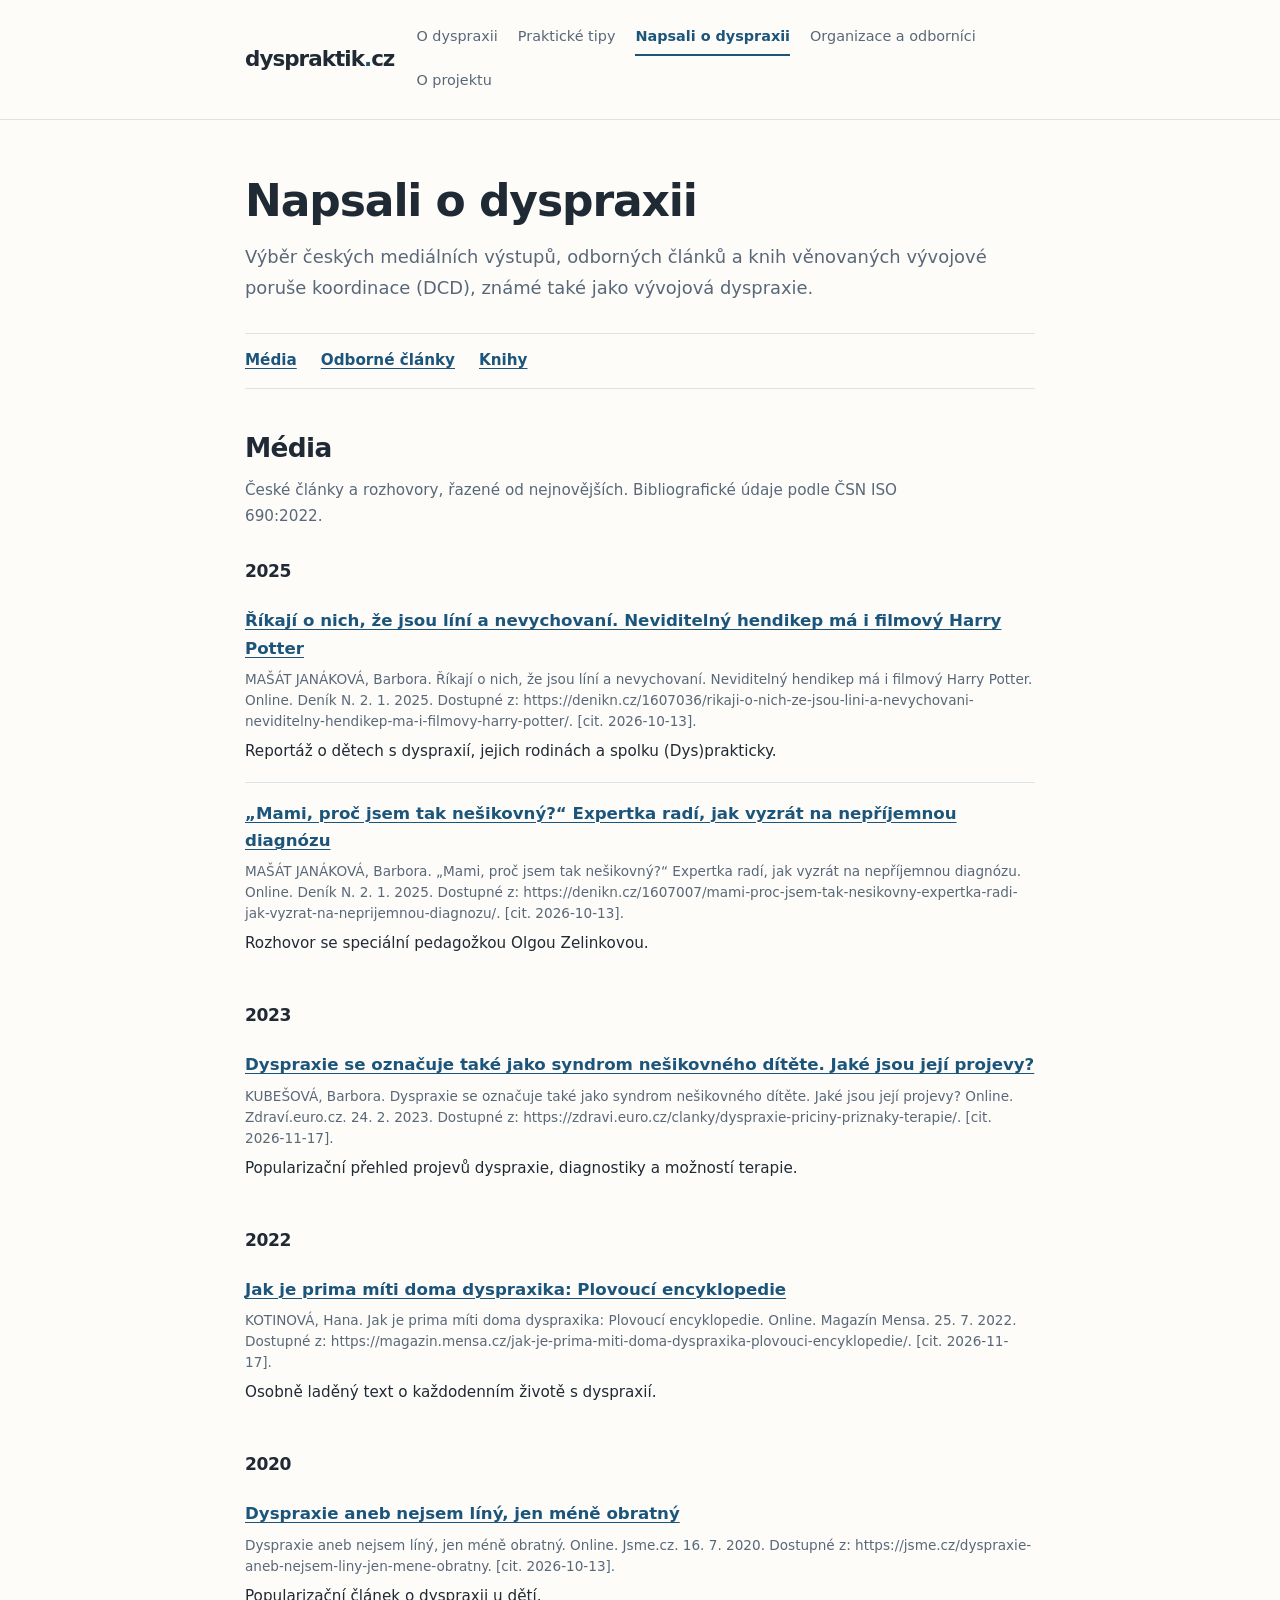
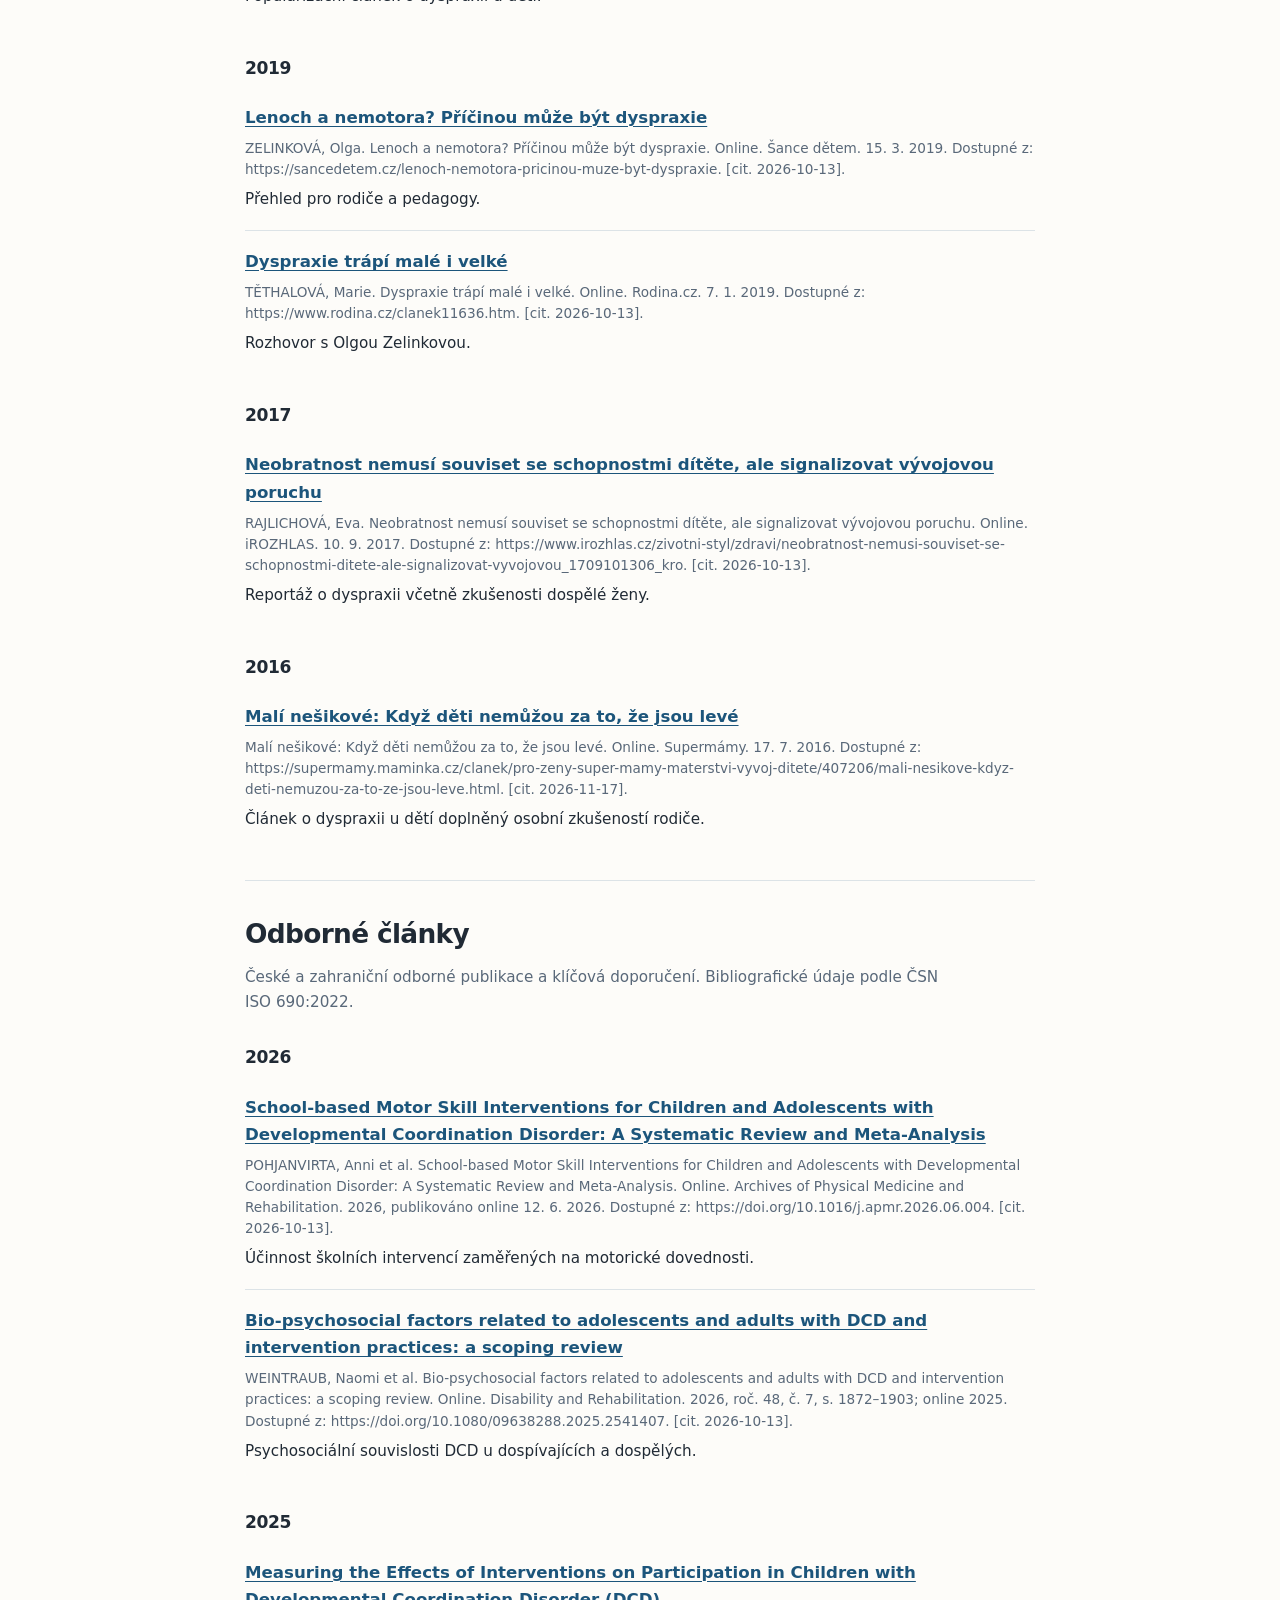
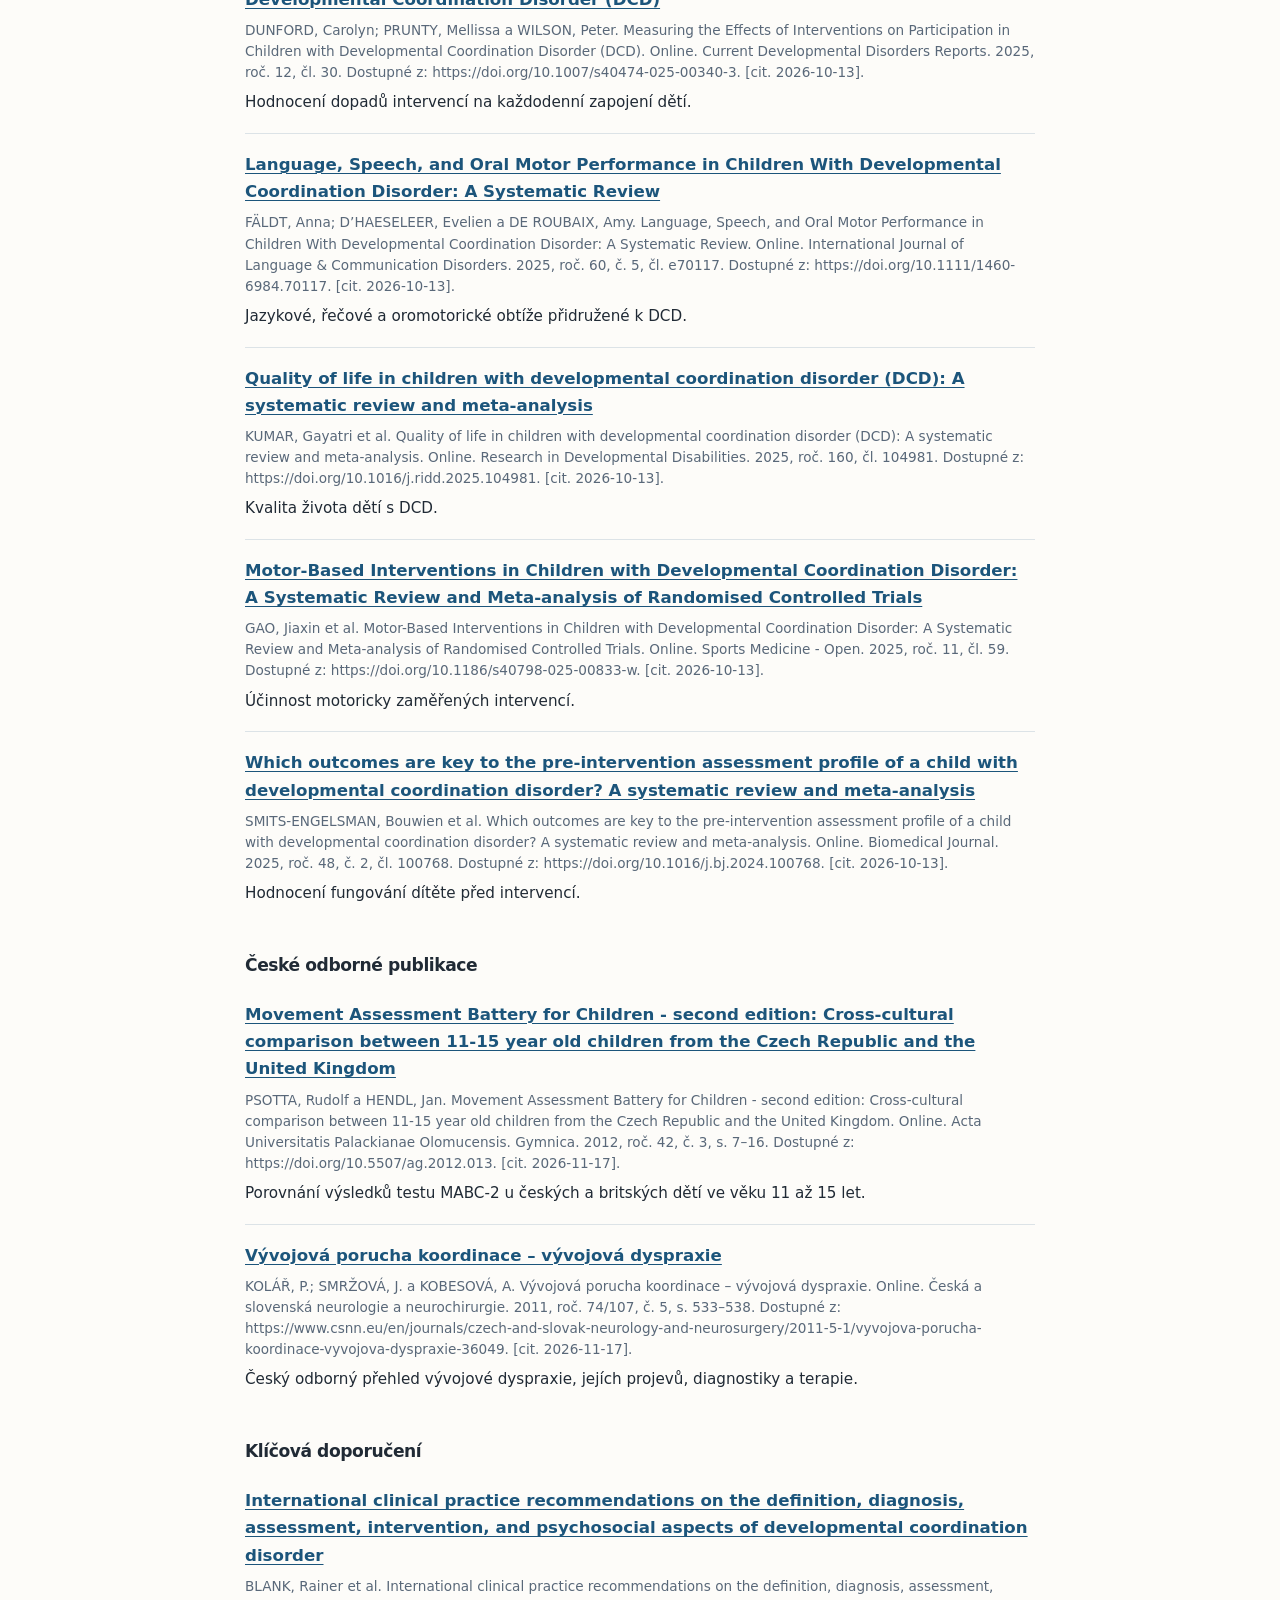
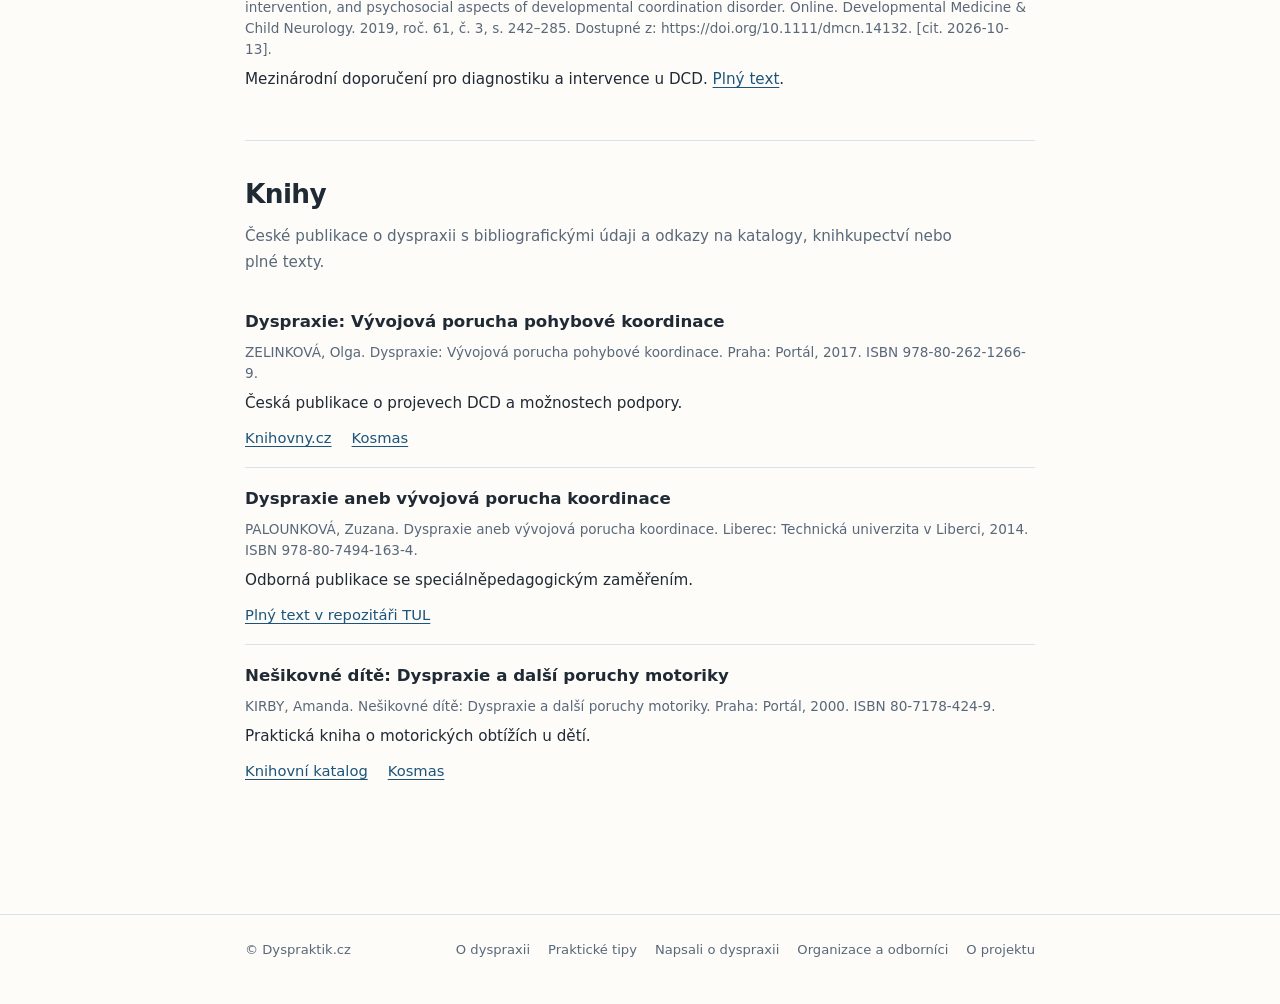
==== commit 6215def5: "Delete 2013 sources from napsali.html Removed outdated sources and citations from the 2013 section." ====
--- a/napsali.html
+++ b/napsali.html
@@ -1,4 +1,3 @@
-
 <!doctype html>
 <html lang="cs">
 <head>
@@ -134,11 +133,6 @@
 
 <ul class="sources">
 
-<li>
-<a class="source-title" href="https://www.zbynekmlcoch.cz/informace/medicina/nemoci-lecba/dyspraxie-pricina-priznaky-lecba-diagnostika-druhy-pribehy-rodicu-literatura">Dyspraxie: příčina, příznaky, léčba, diagnostika, druhy, příběhy rodičů, literatura</a>
-<span class="citation">Dyspraxie: příčina, příznaky, léčba, diagnostika, druhy, příběhy rodičů, literatura. Online. Zbyněk Mlčoch. 6. 12. 2017. Dostupné z: https://www.zbynekmlcoch.cz/informace/medicina/nemoci-lecba/dyspraxie-pricina-priznaky-lecba-diagnostika-druhy-pribehy-rodicu-literatura. [cit. 2026-10-13].</span>
-<p>Starší přehled s rodičovskými zkušenostmi.</p>
-</li>
 
 <li>
 <a class="source-title" href="https://www.irozhlas.cz/zivotni-styl/zdravi/neobratnost-nemusi-souviset-se-schopnostmi-ditete-ale-signalizovat-vyvojovou_1709101306_kro">Neobratnost nemusí souviset se schopnostmi dítěte, ale signalizovat vývojovou poruchu</a>
@@ -156,18 +150,6 @@
 <a class="source-title" href="https://supermamy.maminka.cz/clanek/pro-zeny-super-mamy-materstvi-vyvoj-ditete/407206/mali-nesikove-kdyz-deti-nemuzou-za-to-ze-jsou-leve.html">Malí nešikové: Když děti nemůžou za to, že jsou levé</a>
 <span class="citation">Malí nešikové: Když děti nemůžou za to, že jsou levé. Online. Supermámy. 17. 7. 2016. Dostupné z: https://supermamy.maminka.cz/clanek/pro-zeny-super-mamy-materstvi-vyvoj-ditete/407206/mali-nesikove-kdyz-deti-nemuzou-za-to-ze-jsou-leve.html. [cit. 2026-11-17].</span>
 <p>Článek o dyspraxii u dětí doplněný osobní zkušeností rodiče.</p>
-</li>
-
-</ul>
-
-<h3>2013</h3>
-
-<ul class="sources">
-
-<li>
-<a class="source-title" href="https://prozeny.blesk.cz/clanek/pro-zeny-zdravi-zdravi/203943/jsem-nesikovny-a-nemuzu-za-to-aneb-syndrom-nesikovneho-ditete.html">Jsem nešikovný a nemůžu za to aneb Syndrom nešikovného dítěte</a>
-<span class="citation">Jsem nešikovný a nemůžu za to aneb Syndrom nešikovného dítěte. Online. Blesk pro ženy. 12. 8. 2013. Dostupné z: https://prozeny.blesk.cz/clanek/pro-zeny-zdravi-zdravi/203943/jsem-nesikovny-a-nemuzu-za-to-aneb-syndrom-nesikovneho-ditete.html. [cit. 2026-10-13].</span>
-<p>Popularizační článek o dyspraxii.</p>
 </li>
 
 </ul>
